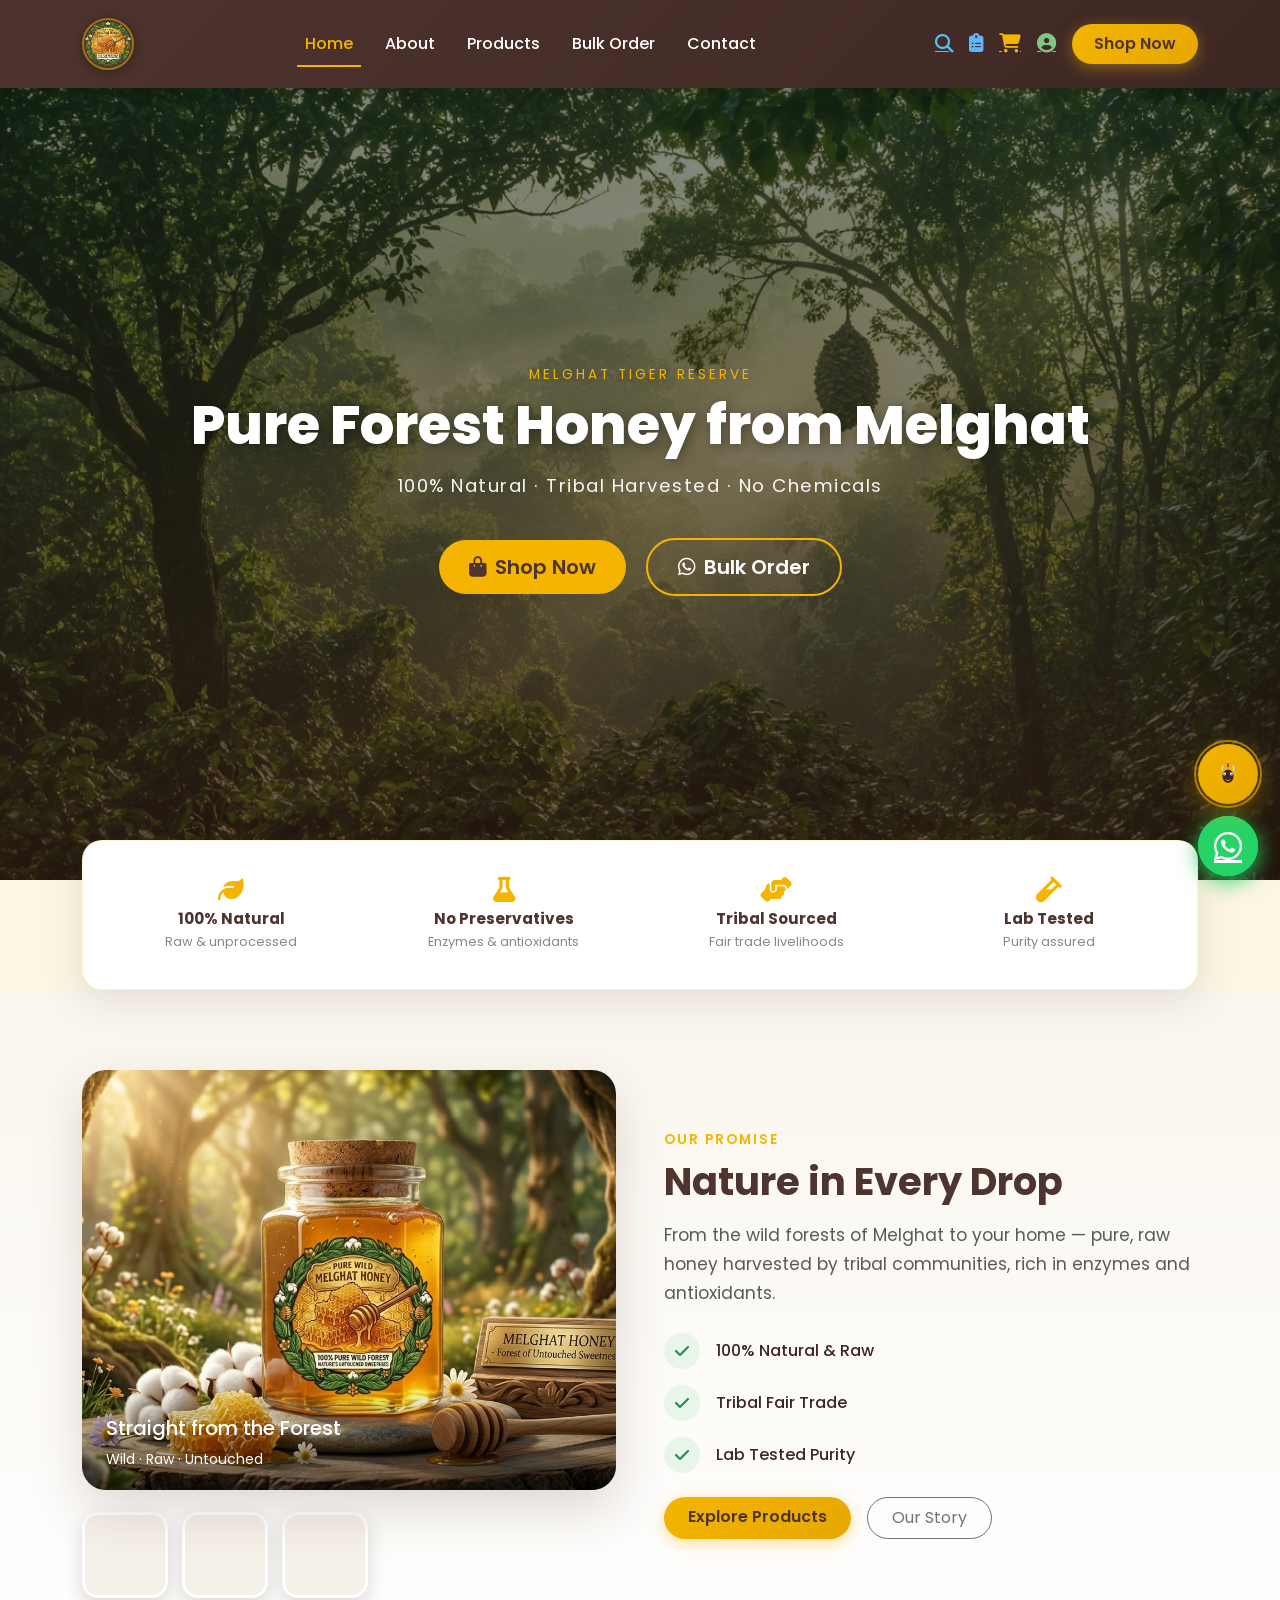
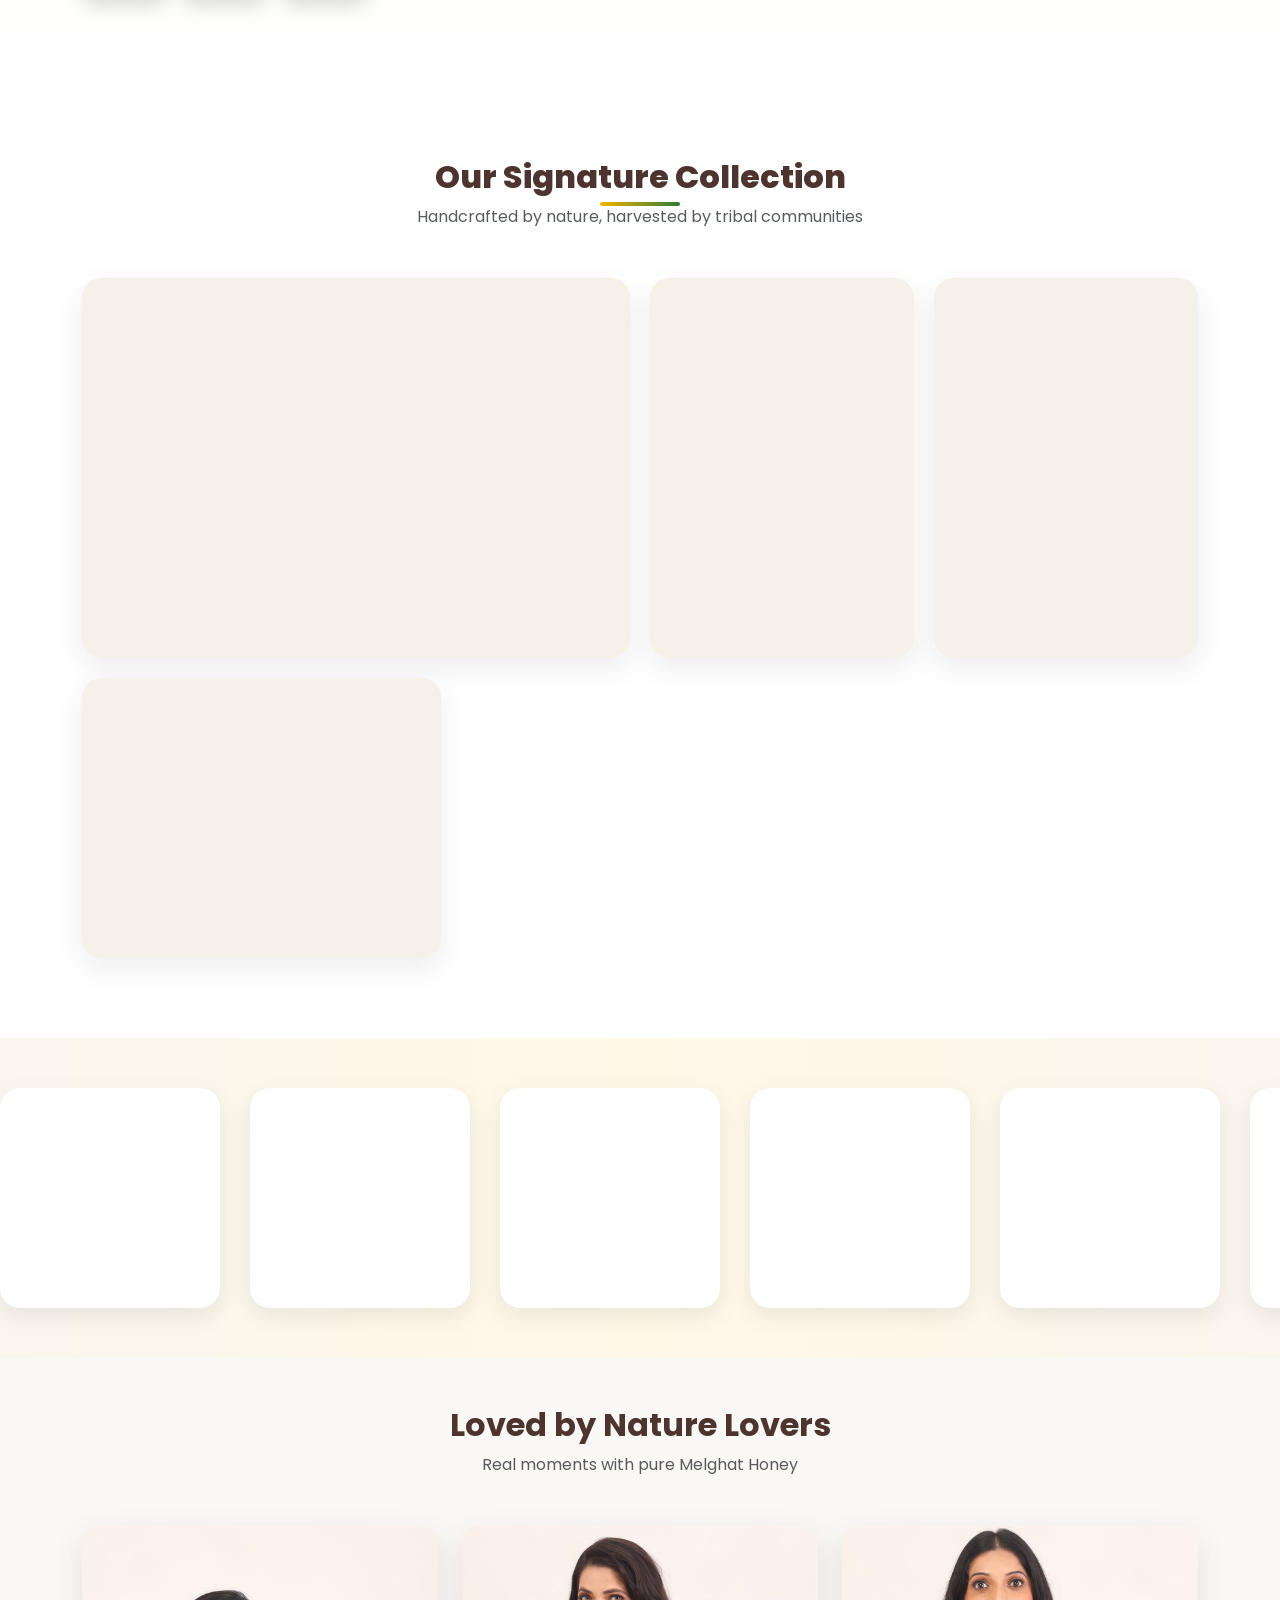
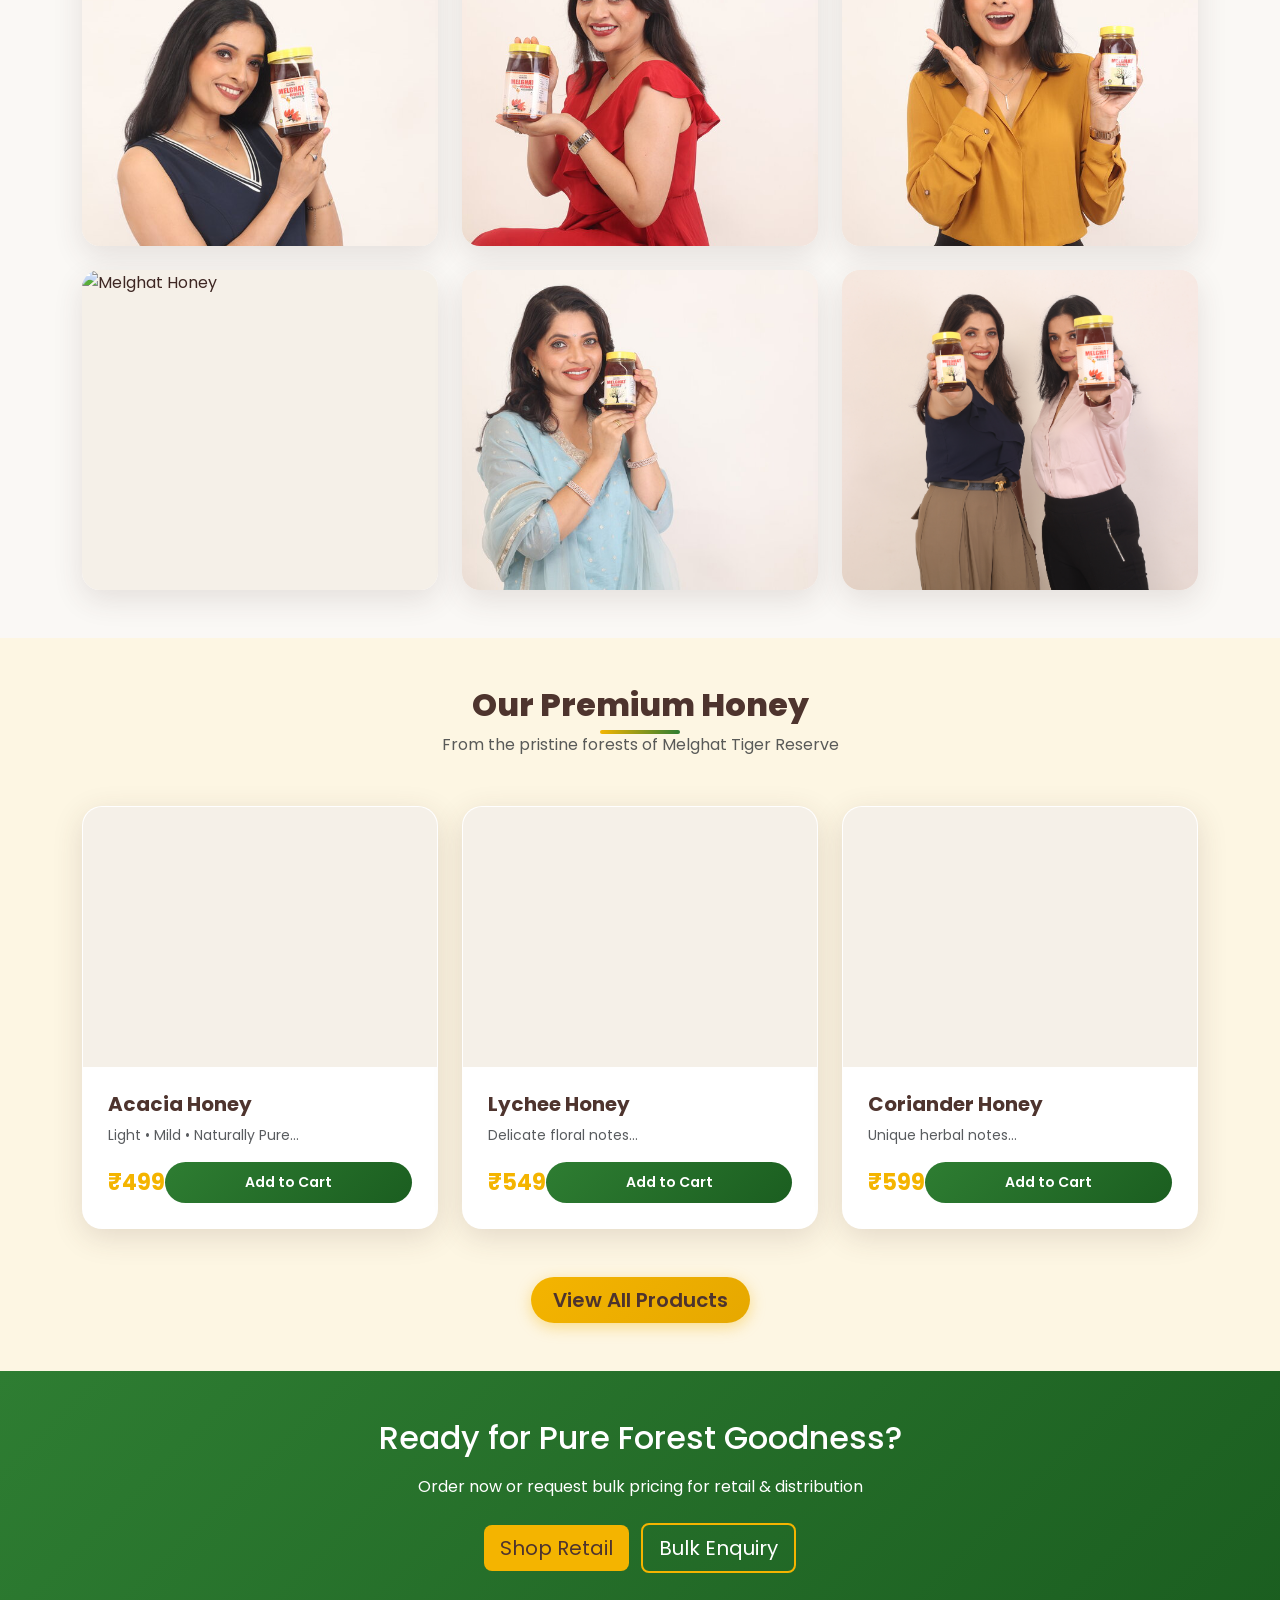
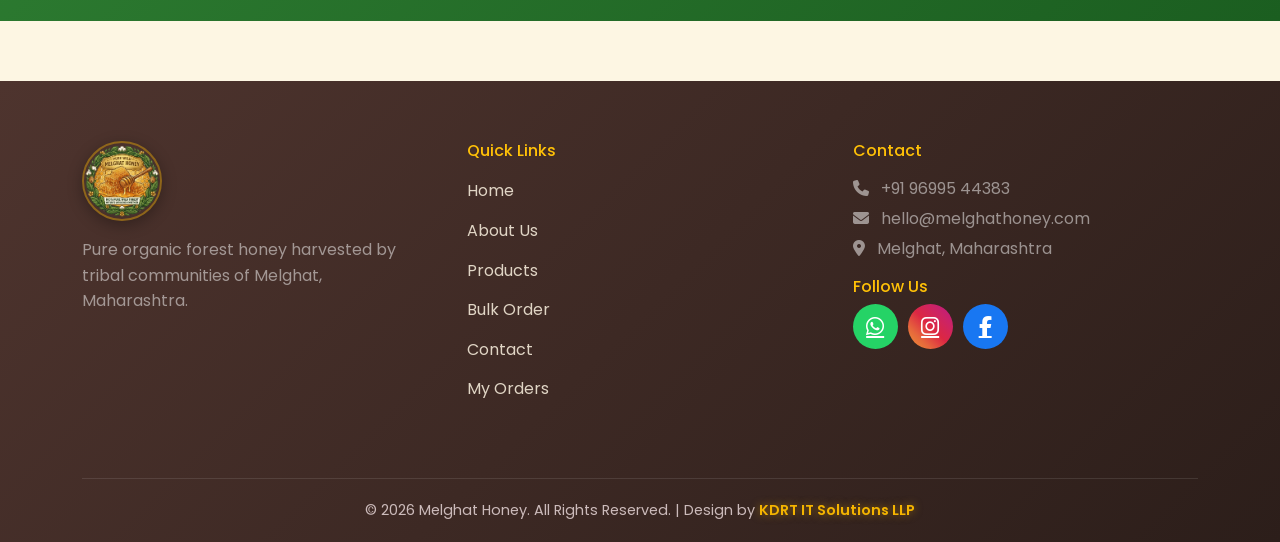
==== index.html @ e28a7192 "Initial commit" ====
<!DOCTYPE html>
<html lang="en">
<head>
  <meta charset="UTF-8">
  <meta name="viewport" content="width=device-width, initial-scale=1.0">
  <title>Melghat Honey | Pure Forest Honey from Tribal Melghat</title>
  <meta name="description" content="100% Natural Organic Forest Honey from Melghat Tiger Reserve. Tribal harvested, raw, no chemicals.">
  <link rel="icon" href="images/favicon.png" type="image/png">
  <link href="https://cdn.jsdelivr.net/npm/bootstrap@5.3.3/dist/css/bootstrap.min.css" rel="stylesheet">
  <link href="https://cdnjs.cloudflare.com/ajax/libs/font-awesome/6.5.1/css/all.min.css" rel="stylesheet">
  <link href="https://fonts.googleapis.com/css2?family=Poppins:wght@400;500;600;700;800&display=swap" rel="stylesheet">
  <link href="css/style.css" rel="stylesheet">
  <style>
    /* ========== HERO ========== */
    .home-hero {
      min-height: 88vh;
      background: linear-gradient(rgba(30,50,30,0.55), rgba(50,30,20,0.72)),
                  url('images/deu0p.jpg') center/cover no-repeat;
      display: flex; align-items: center; position: relative; overflow: hidden;
    }
    .home-hero .hero-content {
      position: relative; z-index: 2; color: #fff; text-align: center;
      animation: fadeInUp 1s ease;
    }
    .home-hero h1 {
      font-size: clamp(2rem, 5vw, 3.4rem); font-weight: 800;
      text-shadow: 2px 2px 12px rgba(0,0,0,0.35); margin-bottom: 0.8rem;
    }
    .home-hero .subtext {
      font-size: 1.15rem; letter-spacing: 1.5px; margin-bottom: 1.8rem; opacity: 0.95;
    }

    /* ========== TRUST BAR ========== */
    .trust-bar {
      background: #fff;
      margin-top: -40px; position: relative; z-index: 3;
      border-radius: 20px; box-shadow: 0 12px 40px rgba(78,52,46,0.12);
      padding: 28px 16px; border: 1px solid rgba(244,180,0,0.15);
    }
    .trust-item { text-align: center; padding: 8px; }
    .trust-item i { font-size: 1.6rem; color: var(--honey-gold); margin-bottom: 8px; display: block; }
    .trust-item h6 { font-weight: 700; color: var(--dark-brown); margin-bottom: 4px; font-size: 0.95rem; }
    .trust-item p { font-size: 0.8rem; color: #888; margin: 0; }

    /* ========== STORY SECTION ========== */
    .story-section {
      padding: 80px 0;
      background: linear-gradient(180deg, #faf6ee 0%, #fff 100%);
    }
    .story-card {
      position: relative;
      border-radius: 24px;
      overflow: hidden;
      box-shadow: 0 20px 50px rgba(78,52,46,0.18);
      background: #fff;
      transition: transform 0.5s cubic-bezier(0.22, 1, 0.36, 1);
    }
    .story-card:hover { transform: translateY(-8px); }
    .story-main-img {
      width: 100%;
      height: 420px;
      object-fit: cover;
      display: block;
      transition: transform 0.8s cubic-bezier(0.22, 1, 0.36, 1);
    }
    .story-card:hover .story-main-img { transform: scale(1.06); }
    .story-overlay {
      position: absolute;
      bottom: 0; left: 0; right: 0;
      background: linear-gradient(transparent, rgba(0,0,0,0.55));
      padding: 30px 24px 20px;
      color: #fff;
    }
    .mini-product-row {
      display: flex;
      gap: 14px;
      margin-top: 22px;
      flex-wrap: wrap;
    }
    .mini-product-row img {
      width: 86px;
      height: 86px;
      object-fit: cover;
      border-radius: 16px;
      border: 3px solid #fff;
      box-shadow: 0 8px 20px rgba(0,0,0,0.15);
      transition: all 0.35s ease;
      cursor: pointer;
    }
    .mini-product-row img:hover {
      transform: translateY(-6px) scale(1.08);
      box-shadow: 0 12px 28px rgba(0,0,0,0.22);
    }

    /* ========== FEATURED COLLECTION (Replaces Carousel) ========== */
    .featured-collection {
      padding: 80px 0;
      background: #fff;
    }
    .featured-grid {
      display: grid;
      grid-template-columns: repeat(12, 1fr);
      gap: 20px;
    }
    .featured-item {
      position: relative;
      border-radius: 20px;
      overflow: hidden;
      background: #faf6ee;
      box-shadow: 0 10px 30px rgba(0,0,0,0.08);
      transition: all 0.4s cubic-bezier(0.22, 1, 0.36, 1);
      cursor: pointer;
    }
    .featured-item:hover {
      transform: translateY(-10px);
      box-shadow: 0 20px 45px rgba(0,0,0,0.15);
    }
    .featured-item img {
      width: 100%;
      height: 100%;
      object-fit: contain;
      padding: 20px;
      transition: transform 0.6s ease;
    }
    .featured-item:hover img {
      transform: scale(1.08);
    }
    .featured-item .overlay {
      position: absolute;
      bottom: 0; left: 0; right: 0;
      background: linear-gradient(transparent, rgba(40,25,15,0.85));
      color: #fff;
      padding: 30px 20px 18px;
      opacity: 0;
      transform: translateY(20px);
      transition: all 0.4s ease;
    }
    .featured-item:hover .overlay {
      opacity: 1;
      transform: translateY(0);
    }
    .featured-item .overlay h5 {
      font-size: 1.15rem;
      font-weight: 700;
      margin-bottom: 4px;
    }
    .featured-item .overlay p {
      font-size: 0.9rem;
      opacity: 0.9;
      margin: 0;
    }

    /* Grid sizes */
    .featured-item.large { grid-column: span 6; height: 380px; }
    .featured-item.medium { grid-column: span 3; height: 380px; }
    .featured-item.wide { grid-column: span 4; height: 280px; }
    .featured-item.small { grid-column: span 4; height: 280px; }

    /* ========== AUTO SCROLLING MARQUEE ========== */
    .marquee-section {
      padding: 50px 0;
      background: linear-gradient(90deg, #faf6ee, #fff8e7, #faf6ee);
      overflow: hidden;
    }
    .marquee-track {
      display: flex;
      gap: 30px;
      animation: marquee 40s linear infinite;
      width: max-content;
    }
    .marquee-track:hover {
      animation-play-state: paused;
    }
    .marquee-item {
      width: 220px;
      height: 220px;
      background: #fff;
      border-radius: 20px;
      box-shadow: 0 8px 25px rgba(0,0,0,0.08);
      display: flex;
      align-items: center;
      justify-content: center;
      padding: 15px;
      flex-shrink: 0;
      transition: transform 0.3s ease;
    }
    .marquee-item:hover {
      transform: scale(1.05);
    }
    .marquee-item img {
      max-width: 100%;
      max-height: 100%;
      object-fit: contain;
    }

    @keyframes marquee {
      0% { transform: translateX(0); }
      100% { transform: translateX(-50%); }
    }

    /* ========== PRODUCT CARDS ========== */
    .product-card .product-img-wrap {
      height: 260px; overflow: hidden; background: #faf6ee;
      display: flex; align-items: center; justify-content: center;
    }
    .product-card .product-img-wrap img {
      width: 100%; height: 100%; object-fit: contain; padding: 12px;
    }

    /* Animations */
    @keyframes fadeInUp {
      from { opacity: 0; transform: translateY(25px); }
      to   { opacity: 1; transform: translateY(0); }
    }

    /* Responsive */
    @media (max-width: 991px) {
      .featured-item.large,
      .featured-item.medium { grid-column: span 6; height: 320px; }
      .featured-item.wide,
      .featured-item.small { grid-column: span 6; height: 260px; }
      .story-main-img { height: 340px; }
    }
    @media (max-width: 768px) {
      .home-hero { min-height: 72vh; }
      .trust-bar { margin-top: -28px; padding: 18px 10px; }
      .story-main-img { height: 280px; }
      .featured-item.large,
      .featured-item.medium,
      .featured-item.wide,
      .featured-item.small {
        grid-column: span 12;
        height: 280px;
      }
      .marquee-item { width: 160px; height: 160px; }
    }
    /* ========== LIFESTYLE GALLERY (Loved by Nature Lovers) ========== */
.lifestyle-section {
  background: #faf8f5;
}

.lifestyle-card {
  position: relative;
  border-radius: 18px;
  overflow: hidden;
  height: 320px;
  box-shadow: 0 10px 30px rgba(78, 52, 46, 0.12);
  transition: all 0.4s cubic-bezier(0.22, 1, 0.36, 1);
  cursor: pointer;
}

.lifestyle-card:hover {
  transform: translateY(-10px);
  box-shadow: 0 20px 45px rgba(78, 52, 46, 0.2);
}

.lifestyle-card img {
  width: 100%;
  height: 100%;
  object-fit: cover;
  object-position: center top;
  transition: transform 0.6s ease;
  display: block;
}

.lifestyle-card:hover img {
  transform: scale(1.1);
}

.lifestyle-overlay {
  position: absolute;
  bottom: 0;
  left: 0;
  right: 0;
  background: linear-gradient(transparent, rgba(40, 25, 15, 0.75));
  color: #fff;
  padding: 25px 18px 18px;
  opacity: 0;
  transform: translateY(15px);
  transition: all 0.4s ease;
}

.lifestyle-card:hover .lifestyle-overlay {
  opacity: 1;
  transform: translateY(0);
}

.lifestyle-overlay span {
  font-weight: 600;
  font-size: 1.05rem;
  letter-spacing: 0.3px;
}

/* Responsive */
@media (max-width: 768px) {
  .lifestyle-card {
    height: 240px;
  }
  .lifestyle-overlay span {
    font-size: 0.95rem;
  }
}

@media (max-width: 576px) {
  .lifestyle-card {
    height: 200px;
  }
}
  </style>
</head>
<body>

  <!-- NAVBAR -->
<!-- NAVBAR (consistent with all other pages) -->
<nav class="navbar navbar-expand-lg sticky-top">
  <div class="container">
    <a class="navbar-brand" href="index.html" title="Melghat Honey">
      <img src="images/logo.png" alt="Melghat Honey" class="brand-logo" onerror="this.style.display='none'">
    </a>

    <button class="navbar-toggler" type="button" data-bs-toggle="collapse" data-bs-target="#navMenu">
      <span class="navbar-toggler-icon" style="filter:invert(1)"></span>
    </button>

    <div class="collapse navbar-collapse" id="navMenu">
      <ul class="navbar-nav mx-auto">
        <li class="nav-item">
          <a class="nav-link active" href="index.html">Home</a>
        </li>
        <li class="nav-item">
          <a class="nav-link" href="about.html">About</a>
        </li>
        <li class="nav-item">
          <a class="nav-link" href="products.html">Products</a>
        </li>
        <li class="nav-item">
          <a class="nav-link" href="bulk-order.html">Bulk Order</a>
        </li>
        <li class="nav-item">
          <a class="nav-link" href="contact.html">Contact</a>
        </li>
      </ul>

      <div class="d-flex align-items-center gap-3">
        <!-- Search -->
        <div class="header-search" id="headerSearch">
          <input type="search" id="globalSearchInput" placeholder="Search honey..." 
                 onkeydown="if(event.key==='Enter'){goSearch();}">
          <a href="#" class="search-toggle nav-icon-btn" onclick="toggleHeaderSearch(event)" title="Search">
            <i class="fas fa-search"></i>
          </a>
        </div>

        <!-- My Orders -->
        <a href="my-orders.html" class="nav-icon-btn nav-icon-orders" title="My Orders">
          <i class="fas fa-clipboard-list"></i>
        </a>

        <!-- Cart -->
        <a href="#" class="nav-icon-btn nav-icon-cart position-relative" 
           onclick="openCartModal(); return false;" title="Cart">
          <i class="fas fa-shopping-cart"></i>
          <span id="cartBadge" class="cart-badge" style="display:none">0</span>
        </a>

        <!-- Login / Account -->
        <a href="login.html" class="nav-icon-btn nav-icon-login" title="Login / Account">
          <i class="fas fa-user-circle"></i>
        </a>

        <!-- Shop Now Button -->
        <a href="products.html" class="btn btn-order">Shop Now</a>
      </div>
    </div>
  </div>
</nav>

  <!-- HERO -->
  <section class="home-hero">
    <div class="container hero-content">
      <p class="text-uppercase mb-2" style="letter-spacing:3px;font-size:0.85rem;color:#f4b400">Melghat Tiger Reserve</p>
      <h1>Pure Forest Honey from Melghat</h1>
      <p class="subtext">100% Natural · Tribal Harvested · No Chemicals</p>
      <div class="hero-btns">
        <a href="products.html" class="btn btn-shop btn-lg"><i class="fas fa-shopping-bag me-2"></i>Shop Now</a>
        <a href="bulk-order.html" class="btn btn-bulk btn-lg"><i class="fab fa-whatsapp me-2"></i>Bulk Order</a>
      </div>
    </div>
  </section>

  <!-- TRUST BAR -->
  <div class="container">
    <div class="trust-bar fade-in">
      <div class="row g-2">
        <div class="col-6 col-md-3"><div class="trust-item"><i class="fas fa-leaf"></i><h6>100% Natural</h6><p>Raw & unprocessed</p></div></div>
        <div class="col-6 col-md-3"><div class="trust-item"><i class="fas fa-flask"></i><h6>No Preservatives</h6><p>Enzymes & antioxidants</p></div></div>
        <div class="col-6 col-md-3"><div class="trust-item"><i class="fas fa-hands-helping"></i><h6>Tribal Sourced</h6><p>Fair trade livelihoods</p></div></div>
        <div class="col-6 col-md-3"><div class="trust-item"><i class="fas fa-vial"></i><h6>Lab Tested</h6><p>Purity assured</p></div></div>
      </div>
    </div>
  </div>

  <!-- STORY SECTION -->
  <section class="story-section">
    <div class="container">
      <div class="row align-items-center g-5">
        <div class="col-lg-6">
          <div class="story-card">
            <img src="images/Gemini_Generated_Image_gm9mxigm9mxigm9m.png" alt="Melghat Honey" class="story-main-img" id="storyMainImg">
            <div class="story-overlay">
              <h5>Straight from the Forest</h5>
              <p class="mb-0 small opacity-90">Wild · Raw · Untouched</p>
            </div>
          </div>
          <div class="mini-product-row" id="miniProductRow"></div>
        </div>
        <div class="col-lg-6">
          <p class="text-uppercase fw-semibold mb-2" style="color:var(--honey-gold);letter-spacing:2px;font-size:0.85rem">Our Promise</p>
          <h2 class="fw-bold mb-3" style="color:var(--dark-brown);font-size:2.4rem;">Nature in Every Drop</h2>
          <p class="text-muted mb-4" style="font-size:1.08rem;line-height:1.7">
            From the wild forests of Melghat to your home — pure, raw honey harvested by tribal communities, rich in enzymes and antioxidants.
          </p>
          <ul class="list-unstyled mb-4">
            <li class="mb-3 d-flex align-items-center">
              <span class="me-3 d-inline-flex align-items-center justify-content-center rounded-circle" style="width:36px;height:36px;background:#e8f5e9">
                <i class="fas fa-check text-success"></i>
              </span>
              <span class="fw-medium">100% Natural & Raw</span>
            </li>
            <li class="mb-3 d-flex align-items-center">
              <span class="me-3 d-inline-flex align-items-center justify-content-center rounded-circle" style="width:36px;height:36px;background:#e8f5e9">
                <i class="fas fa-check text-success"></i>
              </span>
              <span class="fw-medium">Tribal Fair Trade</span>
            </li>
            <li class="mb-3 d-flex align-items-center">
              <span class="me-3 d-inline-flex align-items-center justify-content-center rounded-circle" style="width:36px;height:36px;background:#e8f5e9">
                <i class="fas fa-check text-success"></i>
              </span>
              <span class="fw-medium">Lab Tested Purity</span>
            </li>
          </ul>
          <div class="d-flex flex-wrap gap-3">
            <a href="products.html" class="btn btn-order px-4 py-2">Explore Products</a>
            <a href="about.html" class="btn btn-outline-secondary px-4 py-2" style="border-radius:50px">Our Story</a>
          </div>
        </div>
      </div>
    </div>
  </section>

  <!-- ========== FEATURED COLLECTION (Replaces Carousel) ========== -->
  <section class="featured-collection">
    <div class="container">
      <div class="section-title text-center mb-5">
        <h2>Our Signature Collection</h2>
        <p class="text-muted">Handcrafted by nature, harvested by tribal communities</p>
      </div>

      <div class="featured-grid" id="featuredGrid">
        <!-- Filled by JavaScript from database / fallbacks -->
      </div>
    </div>
  </section>

  <!-- ========== AUTO SCROLLING MARQUEE ========== -->
  <section class="marquee-section">
    <div class="marquee-track" id="marqueeTrack">
      <!-- Duplicated for seamless loop -->
    </div>
  </section>

  <!-- ========== LOVED BY NATURE LOVERS (Fixed & Attractive) ========== -->
<section class="lifestyle-section py-5" style="background: #faf8f5;">
  <div class="container">
    <div class="text-center mb-5">
      <h2 class="fw-bold" style="color: var(--dark-brown);">Loved by Nature Lovers</h2>
      <p class="text-muted mt-2">Real moments with pure Melghat Honey</p>
    </div>

    <div class="row g-4" id="lifestyleGrid">
      <!-- Card 1 -->
      <div class="col-6 col-md-4">
        <div class="lifestyle-card">
          <img src="images/0K9A1610.jpg" alt="Melghat Honey" loading="lazy">
          <div class="lifestyle-overlay">
            <span>Pure Melghat Honey</span>
          </div>
        </div>
      </div>

      <!-- Card 2 -->
      <div class="col-6 col-md-4">
        <div class="lifestyle-card">
          <img src="images/0K9A1894.jpg" alt="Melghat Honey" loading="lazy">
          <div class="lifestyle-overlay">
            <span>Natural Goodness</span>
          </div>
        </div>
      </div>

      <!-- Card 3 -->
      <div class="col-6 col-md-4">
        <div class="lifestyle-card">
          <img src="images/0K9A2066.jpg" alt="Melghat Honey" loading="lazy">
          <div class="lifestyle-overlay">
            <span>Everyday Wellness</span>
          </div>
        </div>
      </div>

      <!-- Card 4 -->
      <div class="col-6 col-md-4">
        <div class="lifestyle-card">
          <img src="images/0K9A2107.jpg" alt="Melghat Honey" loading="lazy">
          <div class="lifestyle-overlay">
            <span>Healthy Lifestyle</span>
          </div>
        </div>
      </div>

      <!-- Card 5 -->
      <div class="col-6 col-md-4">
        <div class="lifestyle-card">
          <img src="images/0K9A2518.jpg" alt="Melghat Honey" loading="lazy">
          <div class="lifestyle-overlay">
            <span>Traditional Touch</span>
          </div>
        </div>
      </div>

      <!-- Card 6 -->
      <div class="col-6 col-md-4">
        <div class="lifestyle-card">
          <img src="images/0K9A2139.JPG" alt="Melghat Honey" loading="lazy">
          <div class="lifestyle-overlay">
            <span>Joy of Nature</span>
          </div>
        </div>
      </div>
    </div>
  </div>
</section>

  <!-- PRODUCTS PREVIEW -->
  <section class="products-section py-5">
    <div class="container">
      <div class="section-title text-center mb-5">
        <h2>Our Premium Honey</h2>
        <p class="text-muted">From the pristine forests of Melghat Tiger Reserve</p>
      </div>
      <div class="row g-4" id="previewProducts"></div>
      <div class="text-center mt-5">
        <a href="products.html" class="btn btn-order btn-lg">View All Products</a>
      </div>
    </div>
  </section>

  <!-- CTA -->
  <section class="py-5" style="background:linear-gradient(135deg,#2e7d32,#1b5e20);color:#fff">
    <div class="container text-center">
      <h2 class="mb-3">Ready for Pure Forest Goodness?</h2>
      <p class="mb-4 opacity-90">Order now or request bulk pricing for retail & distribution</p>
      <a href="products.html" class="btn btn-shop btn-lg me-2">Shop Retail</a>
      <a href="bulk-order.html" class="btn btn-bulk btn-lg">Bulk Enquiry</a>
    </div>
  </section>

  <!-- FOOTER -->
 
  <footer>
    <div class="container">
      <div class="row g-4">
        <div class="col-md-4">
          <div class="mb-3"><img src="images/logo.png" alt="Melghat Honey" class="footer-logo-img"></div>
          <p class="text-white-50">Pure organic forest honey harvested by tribal communities of Melghat, Maharashtra.</p>
        </div>
        <div class="col-md-4">
          <h6 class="text-warning mb-3">Quick Links</h6>
          <div class="footer-links">
            <a href="index.html">Home</a>
            <a href="about.html">About Us</a>
            <a href="products.html">Products</a>
            <a href="bulk-order.html">Bulk Order</a>
            <a href="contact.html">Contact</a>
            <a href="my-orders.html">My Orders</a>
          </div>
        </div>
        <div class="col-md-4">
          <h6 class="text-warning mb-3">Contact</h6>
          <p class="text-white-50 mb-1"><i class="fas fa-phone me-2"></i> +91 96995 44383</p>
          <p class="text-white-50 mb-1"><i class="fas fa-envelope me-2"></i> hello@melghathoney.com</p>
          <p class="text-white-50 mb-3"><i class="fas fa-map-marker-alt me-2"></i> Melghat, Maharashtra</p>
          <h6 class="text-warning mb-2">Follow Us</h6>
          <div class="social-icons social-row">
            <a href="https://wa.me/919699544383" target="_blank" class="wa"><i class="fab fa-whatsapp"></i></a>
            <a href="https://instagram.com" target="_blank" class="ig"><i class="fab fa-instagram"></i></a>
            <a href="https://facebook.com" target="_blank" class="fb"><i class="fab fa-facebook-f"></i></a>
          </div>
        </div>
      </div>
      <div class="footer-bottom">
        &copy; 2026 Melghat Honey. All Rights Reserved. | Design by <span class="designer">KDRT IT Solutions LLP</span>
      </div>
    </div>
  </footer>

  <a href="https://wa.me/919699544383?text=Hello%20Melghat%20Honey!" class="whatsapp-float" target="_blank"><i class="fab fa-whatsapp"></i></a>
  <div class="modal fade" id="cartModal" tabindex="-1">
    <div class="modal-dialog modal-lg modal-dialog-centered">
      <div class="modal-content">
        <div class="modal-header">
          <h5 class="modal-title"><i class="fas fa-shopping-cart me-2"></i>Your Cart</h5>
          <button type="button" class="btn-close" data-bs-dismiss="modal"></button>
        </div>
        <div class="modal-body" id="cartModalBody"></div>
      </div>
    </div>
  </div>

  <a href="https://wa.me/919699544383" class="whatsapp-float" target="_blank"><i class="fab fa-whatsapp"></i></a>

  <!-- Modals (Cart + Add to Cart) -->
  <div class="modal fade" id="cartModal" tabindex="-1">
    <div class="modal-dialog modal-lg modal-dialog-centered">
      <div class="modal-content">
        <div class="modal-header">
          <h5 class="modal-title"><i class="fas fa-shopping-cart me-2"></i>Your Cart</h5>
          <button type="button" class="btn-close" data-bs-dismiss="modal"></button>
        </div>
        <div class="modal-body" id="cartModalBody"></div>
      </div>
    </div>
  </div>

  <div class="modal fade" id="addToCartModal" tabindex="-1">
    <div class="modal-dialog modal-dialog-centered">
      <div class="modal-content">
        <div class="modal-header">
          <h5 class="modal-title">Add to Cart</h5>
          <button type="button" class="btn-close" data-bs-dismiss="modal"></button>
        </div>
        <div class="modal-body text-center">
          <img id="modalProductImg" src="" class="rounded mb-3" style="width:120px;height:120px;object-fit:contain;background:#faf6ee">
          <h5 id="modalProductName"></h5>
          <select id="modalSizeSelect" class="form-select my-3" onchange="changeModalSize()"></select>
          <div class="d-flex justify-content-center align-items-center gap-3 my-3">
            <button class="qty-btn" onclick="changeQty(-1)">−</button>
            <span id="modalQty" class="fs-4 fw-bold">1</span>
            <button class="qty-btn" onclick="changeQty(1)">+</button>
          </div>
          <h4>Total: <span id="modalTotal" class="text-warning">₹0</span></h4>
        </div>
        <div class="modal-footer justify-content-center">
          <button class="btn btn-add-cart" onclick="confirmAddToCart()"><i class="fas fa-cart-plus me-2"></i>Confirm Add</button>
        </div>
      </div>
    </div>
  </div>

  <script src="https://cdn.jsdelivr.net/npm/bootstrap@5.3.3/dist/js/bootstrap.bundle.min.js"></script>
  <script src="js/supabase-config.js"></script>
  <script src="js/products.js"></script>
  <script src="js/cart.js"></script>
  <script src="js/chatbot.js"></script>
  <script src="js/auth-ui.js"></script>
  <script src="js/main.js"></script>

  <script>
    // High quality AI product images (fallback)
    const AI_IMAGES = [
      { name: "Acacia Honey", image: "images/raw7-acacia.png", desc: "Light • Mild • Naturally Pure" },
      { name: "Lychee Honey", image: "images/raw7-lychee.png", desc: "Delicate floral notes" },
      { name: "Coriander Honey", image: "images/raw7-coriander.png", desc: "Unique herbal notes" },
      { name: "Multifloral Honey", image: "images/kshetra-multifloral.png", desc: "Rich aromatic blend" },
      { name: "Wild Melghat Honey", image: "images/melghat-pure-wild.png", desc: "Forest of Untouched Sweetness" },
      { name: "Neem Honey", image: "images/kshetra-neem.png", desc: "Kshetra Nature's Best" },
      { name: "Longan Honey", image: "images/melgaht-longan-forest.png", desc: "Pure & Natural" },
      { name: "Wildflower Honey", image: "images/melgaht-wildflower.png", desc: "Classic pure sweetness" }
    ];

    function pickProductImage(p) {
      if (p.image && p.image.trim()) return p.image;
      if (p.image_url && p.image_url.trim()) return p.image_url;
      return "images/melghat-pure-wild.png";
    }

    document.addEventListener("DOMContentLoaded", async () => {
      // Load from database
      if (typeof loadStoreProducts === "function") {
        await loadStoreProducts();
      }

      let productList = [];

      // Prefer real DB products
      if (typeof products !== "undefined" && products && products.length) {
        productList = products.map(p => ({
          id: p.id,
          name: p.name,
          short_desc: p.short_desc || p.description || "",
          image: pickProductImage(p),
          price: p.minPrice || p.price || 499,
          sizes: p.sizes || {},
          is_featured: p.is_featured
        }));
      }

      // Fallback to AI images if DB empty
      if (!productList.length) {
        productList = AI_IMAGES.map((item, i) => ({
          id: "ai" + i,
          name: item.name,
          short_desc: item.desc,
          image: item.image,
          price: 499 + (i * 50),
          is_featured: i < 4
        }));
      }

      // ========== FEATURED GRID ==========
      const grid = document.getElementById("featuredGrid");
      if (grid) {
        const featured = productList.filter(p => p.is_featured).slice(0, 6);
        const items = featured.length >= 4 ? featured : productList.slice(0, 6);

        const sizes = ["large", "medium", "medium", "wide", "small", "small"];

        grid.innerHTML = items.map((p, i) => `
          <div class="featured-item ${sizes[i] || 'small'}" onclick="location.href='products.html'">
            <img src="${p.image}" alt="${p.name}" loading="lazy"
                 onerror="this.src='images/melghat-pure-wild.png'">
            <div class="overlay">
              <h5>${p.name}</h5>
              <p>${p.short_desc || "Pure Forest Honey"}</p>
            </div>
          </div>
        `).join("");
      }

      // ========== MARQUEE ==========
      const track = document.getElementById("marqueeTrack");
      if (track) {
        const marqueeItems = [...productList, ...productList]; // duplicate for seamless loop
        track.innerHTML = marqueeItems.map(p => `
          <div class="marquee-item">
            <img src="${p.image}" alt="${p.name}" loading="lazy"
                 onerror="this.src='images/melghat-pure-wild.png'">
          </div>
        `).join("");
      }

      // ========== MINI PRODUCTS under story ==========
      const miniRow = document.getElementById("miniProductRow");
      if (miniRow) {
        miniRow.innerHTML = productList.slice(0, 3).map(p => `
          <img src="${p.image}" alt="${p.name}" loading="lazy"
               onerror="this.src='images/melghat-pure-wild.png'">
        `).join("");
      }

      // ========== PREVIEW PRODUCTS ==========
      const container = document.getElementById("previewProducts");
      if (container) {
        container.innerHTML = productList.slice(0, 3).map(p => `
          <div class="col-md-4">
            <div class="product-card">
              <div class="product-img-wrap">
                <img src="${p.image}" alt="${p.name}" loading="lazy"
                     onerror="this.src='images/melghat-pure-wild.png'">
              </div>
              <div class="product-body">
                <h5>${p.name}</h5>
                <p class="text-muted small">${(p.short_desc || "").substring(0, 80)}...</p>
                <div class="d-flex justify-content-between align-items-center">
                  <span class="product-price">₹${p.price}</span>
                  <button class="btn btn-sm btn-add-cart" onclick="openAddModal('${p.id}')">Add to Cart</button>
                </div>
              </div>
            </div>
          </div>
        `).join("");
      }
    });
  </script>
</body>
</html>
---- css/style.css ----
:root {
  --honey-gold: #f4b400;
  --dark-brown: #4e342e;
  --forest-green: #2e7d32;
  --cream: #fdf6e3;
  --light-cream: #fffbf0;
  --text-dark: #3e2723;
  --shadow: 0 8px 30px rgba(78, 52, 46, 0.15);
  --shadow-hover: 0 15px 40px rgba(78, 52, 46, 0.25);
}

* {
  margin: 0;
  padding: 0;
  box-sizing: border-box;
}

body {
  font-family: 'Poppins', 'Segoe UI', sans-serif;
  background-color: var(--cream);
  color: var(--text-dark);
  overflow-x: hidden;
  line-height: 1.6;
}

/* Sticky Header */
.navbar {
  background: linear-gradient(135deg, var(--dark-brown), #3e2723) !important;
  box-shadow: 0 4px 20px rgba(0,0,0,0.2);
  padding: 0.8rem 0;
  transition: all 0.3s ease;
}

.navbar-brand {
  font-weight: 700;
  font-size: 1.5rem;
  color: var(--honey-gold) !important;
  display: flex;
  align-items: center;
  gap: 10px;
}

.navbar-brand .brand-logo {
  height: 52px;
  width: 52px;
  object-fit: cover;
  border-radius: 50%;
  background: transparent;
  padding: 0;
  box-shadow: 0 2px 12px rgba(0,0,0,0.35);
  border: 2px solid rgba(244,180,0,0.5);
}

.navbar-brand img {
  height: 48px;
  width: auto;
  object-fit: contain;
}

.footer-logo-img {
  height: 80px;
  width: 80px;
  object-fit: cover;
  border-radius: 50%;
  background: transparent;
  padding: 0;
  border: 2px solid rgba(244,180,0,0.4);
  box-shadow: 0 4px 15px rgba(0,0,0,0.3);
}

.admin-logo {
  height: 64px;
  width: 64px;
  object-fit: cover;
  border-radius: 50%;
  background: transparent;
  padding: 0;
  border: 2px solid rgba(244,180,0,0.4);
}

.nav-icon-btn {
  color: #fff !important;
  font-size: 1.2rem;
  transition: color 0.3s, transform 0.2s;
  display: inline-flex;
  align-items: center;
  justify-content: center;
}

.nav-icon-btn:hover {
  color: var(--honey-gold) !important;
  transform: scale(1.12);
}

.nav-link {
  color: #fff !important;
  font-weight: 500;
  margin: 0 8px;
  position: relative;
  transition: color 0.3s;
}

.nav-link:hover, .nav-link.active {
  color: var(--honey-gold) !important;
}

.nav-link::after {
  content: '';
  position: absolute;
  bottom: -2px;
  left: 0;
  width: 0;
  height: 2px;
  background: var(--honey-gold);
  transition: width 0.3s;
}

.nav-link:hover::after, .nav-link.active::after {
  width: 100%;
}

.btn-order {
  background: linear-gradient(135deg, var(--honey-gold), #e6a800);
  color: var(--dark-brown) !important;
  font-weight: 600;
  border: none;
  border-radius: 50px;
  padding: 8px 22px;
  box-shadow: 0 4px 15px rgba(244, 180, 0, 0.4);
  transition: all 0.3s;
}

.btn-order:hover {
  transform: translateY(-2px);
  box-shadow: 0 6px 20px rgba(244, 180, 0, 0.6);
  color: #000 !important;
}

/* Hero Section */
.hero {
  min-height: 90vh;
  background: linear-gradient(rgba(30, 60, 30, 0.55), rgba(50, 30, 20, 0.7)),
              url('https://images.unsplash.com/photo-1441974231531-c6227db76b6e?w=1800&q=80') center/cover no-repeat;
  display: flex;
  align-items: center;
  position: relative;
  overflow: hidden;
}

.hero::before {
  content: '';
  position: absolute;
  top: 0; left: 0; right: 0; bottom: 0;
  background: radial-gradient(circle at 30% 50%, rgba(244,180,0,0.2), transparent 60%);
}

.hero-content {
  position: relative;
  z-index: 2;
  color: #fff;
  text-align: center;
  animation: fadeInUp 1.2s ease;
}

.hero h1 {
  font-size: 3.2rem;
  font-weight: 800;
  text-shadow: 2px 2px 10px rgba(0,0,0,0.4);
  margin-bottom: 1rem;
}

.hero .subtext {
  font-size: 1.3rem;
  letter-spacing: 2px;
  margin-bottom: 2rem;
  opacity: 0.95;
}

.hero-btns .btn {
  margin: 8px;
  padding: 12px 30px;
  border-radius: 50px;
  font-weight: 600;
  transition: all 0.3s;
}

.btn-shop {
  background: var(--honey-gold);
  color: var(--dark-brown);
  border: none;
}

.btn-shop:hover {
  background: #e6a800;
  transform: scale(1.05);
}

.btn-bulk {
  background: transparent;
  border: 2px solid var(--honey-gold);
  color: #fff;
}

.btn-bulk:hover {
  background: var(--honey-gold);
  color: var(--dark-brown);
}

/* Features */
.features {
  padding: 80px 0;
  background: var(--light-cream);
}

.feature-card {
  background: #fff;
  border-radius: 20px;
  padding: 35px 25px;
  text-align: center;
  box-shadow: var(--shadow);
  transition: all 0.4s ease;
  height: 100%;
  border: 1px solid rgba(244,180,0,0.2);
}

.feature-card:hover {
  transform: translateY(-12px) scale(1.03);
  box-shadow: var(--shadow-hover);
  border-color: var(--honey-gold);
}

.feature-icon {
  width: 80px;
  height: 80px;
  margin: 0 auto 20px;
  display: flex;
  align-items: center;
  justify-content: center;
  border-radius: 50%;
  background: linear-gradient(135deg, rgba(244,180,0,0.15), rgba(46,125,50,0.12));
  color: var(--forest-green);
  font-size: 2rem;
  animation: float 3s ease-in-out infinite;
  box-shadow: 0 4px 15px rgba(46,125,50,0.15);
}

.feature-icon.gold {
  color: var(--honey-gold);
  background: linear-gradient(135deg, rgba(244,180,0,0.25), rgba(230,168,0,0.1));
}

.feature-icon.brown {
  color: var(--dark-brown);
  background: linear-gradient(135deg, rgba(78,52,46,0.12), rgba(78,52,46,0.05));
}

.feature-card h4 {
  color: var(--dark-brown);
  font-weight: 700;
  margin-bottom: 10px;
}

/* Products Preview & Page */
.products-section {
  padding: 80px 0;
}

.section-title {
  text-align: center;
  margin-bottom: 50px;
}

.section-title h2 {
  font-weight: 800;
  color: var(--dark-brown);
  position: relative;
  display: inline-block;
}

.section-title h2::after {
  content: '';
  position: absolute;
  bottom: -10px;
  left: 50%;
  transform: translateX(-50%);
  width: 80px;
  height: 4px;
  background: linear-gradient(90deg, var(--honey-gold), var(--forest-green));
  border-radius: 2px;
}

.product-card {
  background: #fff;
  border-radius: 20px;
  overflow: hidden;
  box-shadow: var(--shadow);
  transition: all 0.4s ease;
  height: 100%;
  border: 1px solid transparent;
}

.product-card:hover {
  transform: translateY(-10px) scale(1.02);
  box-shadow: var(--shadow-hover);
  border-color: var(--honey-gold);
}

.product-img-wrap {
  height: 240px;
  overflow: hidden;
  position: relative;
}

.product-img-wrap img {
  width: 100%;
  height: 100%;
  object-fit: cover;
  transition: transform 0.5s;
}

.product-card:hover .product-img-wrap img {
  transform: scale(1.1);
}

.product-badge {
  position: absolute;
  top: 15px;
  left: 15px;
  background: var(--forest-green);
  color: #fff;
  padding: 5px 12px;
  border-radius: 20px;
  font-size: 0.8rem;
  font-weight: 600;
}

.product-body {
  padding: 25px;
}

.product-body h5 {
  font-weight: 700;
  color: var(--dark-brown);
}

.product-price {
  font-size: 1.4rem;
  font-weight: 700;
  color: var(--honey-gold);
}

.size-select {
  border: 2px solid #e0d5c5;
  border-radius: 10px;
  padding: 8px 12px;
  width: 100%;
  margin: 10px 0;
  transition: border-color 0.3s;
}

.size-select:focus {
  border-color: var(--honey-gold);
  outline: none;
}

.btn-add-cart {
  background: linear-gradient(135deg, var(--forest-green), #1b5e20);
  color: #fff;
  border: none;
  border-radius: 50px;
  padding: 10px 20px;
  font-weight: 600;
  width: 100%;
  transition: all 0.3s;
}

.btn-add-cart:hover {
  background: linear-gradient(135deg, #1b5e20, var(--forest-green));
  transform: scale(1.03);
  color: #fff;
}

/* Modal */
.modal-content {
  border-radius: 20px;
  border: none;
  overflow: hidden;
}

.modal-header {
  background: linear-gradient(135deg, var(--dark-brown), #3e2723);
  color: #fff;
  border: none;
}

.modal-header .btn-close {
  filter: invert(1);
}

.qty-btn {
  width: 40px;
  height: 40px;
  border-radius: 50%;
  border: 2px solid var(--honey-gold);
  background: #fff;
  font-weight: 700;
  font-size: 1.2rem;
  color: var(--dark-brown);
  transition: all 0.2s;
}

.qty-btn:hover {
  background: var(--honey-gold);
}

/* Floating WhatsApp */
.whatsapp-float {
  position: fixed;
  bottom: 30px;
  right: 30px;
  width: 60px;
  height: 60px;
  background: #25d366;
  color: #fff;
  border-radius: 50%;
  display: flex;
  align-items: center;
  justify-content: center;
  font-size: 2rem;
  box-shadow: 0 6px 20px rgba(37, 211, 102, 0.5);
  z-index: 999;
  transition: all 0.3s;
  animation: pulse 2s infinite;
}

.whatsapp-float:hover {
  transform: scale(1.15);
  color: #fff;
}

/* Chatbot */
.chatbot-toggle {
  position: fixed;
  bottom: 100px;
  right: 30px;
  width: 60px;
  height: 60px;
  background: linear-gradient(135deg, var(--honey-gold), #e6a800);
  color: var(--dark-brown);
  border-radius: 50%;
  display: flex;
  align-items: center;
  justify-content: center;
  font-size: 1.8rem;
  box-shadow: 0 6px 20px rgba(244,180,0,0.5);
  z-index: 998;
  cursor: pointer;
  transition: all 0.3s;
}

.chatbot-toggle:hover {
  transform: scale(1.1);
}

.chatbot-window {
  position: fixed;
  bottom: 170px;
  right: 30px;
  width: 360px;
  max-width: 95vw;
  height: 480px;
  background: #fff;
  border-radius: 20px;
  box-shadow: 0 15px 50px rgba(0,0,0,0.25);
  z-index: 997;
  display: none;
  flex-direction: column;
  overflow: hidden;
  border: 2px solid var(--honey-gold);
}

.chatbot-window.open {
  display: flex;
  animation: scaleIn 0.3s ease;
}

.chatbot-header {
  background: linear-gradient(135deg, var(--dark-brown), #3e2723);
  color: #fff;
  padding: 15px 20px;
  display: flex;
  justify-content: space-between;
  align-items: center;
}

.chatbot-messages {
  flex: 1;
  overflow-y: auto;
  padding: 15px;
  background: var(--light-cream);
}

.chat-msg {
  margin-bottom: 12px;
  max-width: 85%;
  padding: 10px 14px;
  border-radius: 15px;
  font-size: 0.9rem;
  line-height: 1.4;
}

.chat-msg.bot {
  background: #fff;
  border: 1px solid #e0d5c5;
  border-bottom-left-radius: 4px;
  align-self: flex-start;
}

.chat-msg.user {
  background: var(--honey-gold);
  color: var(--dark-brown);
  margin-left: auto;
  border-bottom-right-radius: 4px;
}

.chatbot-input {
  display: flex;
  padding: 12px;
  border-top: 1px solid #e0d5c5;
  background: #fff;
}

.chatbot-input input {
  flex: 1;
  border: 1px solid #e0d5c5;
  border-radius: 25px;
  padding: 10px 15px;
  outline: none;
}

.chatbot-input button {
  background: var(--forest-green);
  color: #fff;
  border: none;
  border-radius: 50%;
  width: 42px;
  height: 42px;
  margin-left: 8px;
}

/* Footer */
footer {
  background: linear-gradient(135deg, var(--dark-brown), #2c1e1a);
  color: #fff;
  padding: 60px 0 20px;
  margin-top: 60px;
}

footer .row > [class*="col-"] {
  padding-left: 20px;
  padding-right: 20px;
  margin-bottom: 1.5rem;
}

footer .row {
  --bs-gutter-x: 2.5rem;
  --bs-gutter-y: 1.5rem;
}

.footer-logo {
  font-size: 1.6rem;
  font-weight: 700;
  color: var(--honey-gold);
  margin-bottom: 15px;
}

.footer-links a {
  color: #e0d5c5;
  text-decoration: none;
  display: block;
  margin-bottom: 10px;
  padding: 2px 0;
  transition: color 0.3s, padding-left 0.3s;
}

.footer-links a:hover {
  color: var(--honey-gold);
  padding-left: 6px;
}

.social-icons a {
  display: inline-flex;
  width: 45px;
  height: 45px;
  background: rgba(255,255,255,0.1);
  border-radius: 50%;
  align-items: center;
  justify-content: center;
  color: #fff;
  font-size: 1.3rem;
  margin-right: 12px;
  transition: all 0.3s;
  animation: bounce 2s infinite;
}

.social-icons a:nth-child(2) {
  animation-delay: 0.3s;
}

.social-icons a:hover {
  background: var(--honey-gold);
  color: var(--dark-brown);
  transform: translateY(-5px) scale(1.1);
  animation: none;
}

.footer-bottom {
  border-top: 1px solid rgba(255,255,255,0.1);
  margin-top: 40px;
  padding-top: 20px;
  text-align: center;
  font-size: 0.9rem;
  color: #cbb;
}

.footer-bottom .designer {
  color: var(--honey-gold);
  font-weight: 600;
  text-shadow: 0 0 8px rgba(244,180,0,0.5);
}

/* Animations */
@keyframes fadeInUp {
  from { opacity: 0; transform: translateY(40px); }
  to { opacity: 1; transform: translateY(0); }
}

@keyframes float {
  0%, 100% { transform: translateY(0); }
  50% { transform: translateY(-12px); }
}

@keyframes pulse {
  0% { box-shadow: 0 0 0 0 rgba(37, 211, 102, 0.6); }
  70% { box-shadow: 0 0 0 15px rgba(37, 211, 102, 0); }
  100% { box-shadow: 0 0 0 0 rgba(37, 211, 102, 0); }
}

@keyframes bounce {
  0%, 20%, 50%, 80%, 100% { transform: translateY(0); }
  40% { transform: translateY(-8px); }
  60% { transform: translateY(-4px); }
}

@keyframes scaleIn {
  from { opacity: 0; transform: scale(0.8); }
  to { opacity: 1; transform: scale(1); }
}

@keyframes drip {
  0% { transform: translateY(-20px); opacity: 0; }
  50% { opacity: 1; }
  100% { transform: translateY(20px); opacity: 0; }
}

.bee {
  position: absolute;
  font-size: 1.5rem;
  animation: fly 8s linear infinite;
  pointer-events: none;
  z-index: 1;
}

@keyframes fly {
  0% { transform: translate(0, 0) rotate(0deg); }
  25% { transform: translate(100px, -50px) rotate(20deg); }
  50% { transform: translate(200px, 20px) rotate(-10deg); }
  75% { transform: translate(50px, 60px) rotate(15deg); }
  100% { transform: translate(0, 0) rotate(0deg); }
}

/* Carousel */
.carousel-item img {
  height: 420px;
  width: 100%;
  object-fit: cover;
  object-position: center;
  border-radius: 15px;
}

.carousel-caption {
  background: rgba(78,52,46,0.7);
  border-radius: 10px;
  padding: 15px;
}

/* About */
.about-section img {
  border-radius: 20px;
  box-shadow: var(--shadow);
}

/* Contact Form */
.contact-form {
  background: #fff;
  padding: 40px;
  border-radius: 20px;
  box-shadow: var(--shadow);
}

.form-control:focus {
  border-color: var(--honey-gold);
  box-shadow: 0 0 0 0.2rem rgba(244,180,0,0.25);
}

.btn-submit {
  background: linear-gradient(135deg, var(--honey-gold), #e6a800);
  color: var(--dark-brown);
  font-weight: 600;
  border: none;
  border-radius: 50px;
  padding: 12px 40px;
}

/* Admin */
.admin-sidebar {
  background: var(--dark-brown);
  min-height: 100vh;
  color: #fff;
  padding-top: 20px;
}

.admin-sidebar a {
  color: #e0d5c5;
  padding: 12px 20px;
  display: block;
  text-decoration: none;
  transition: all 0.3s;
}

.admin-sidebar a:hover, .admin-sidebar a.active {
  background: rgba(244,180,0,0.2);
  color: var(--honey-gold);
}

/* Cart Badge */
.cart-badge {
  position: absolute;
  top: -5px;
  right: -8px;
  background: var(--honey-gold);
  color: var(--dark-brown);
  font-size: 0.7rem;
  font-weight: 700;
  width: 20px;
  height: 20px;
  border-radius: 50%;
  display: flex;
  align-items: center;
  justify-content: center;
}

/* Responsive */
@media (max-width: 768px) {
  .hero h1 { font-size: 2.2rem; }
  .hero .subtext { font-size: 1rem; }
  .chatbot-window { bottom: 160px; right: 10px; width: 95vw; }
  .whatsapp-float, .chatbot-toggle { right: 15px; }
}

/* Scroll animations */
.fade-in {
  opacity: 0;
  transform: translateY(30px);
  transition: all 0.8s ease;
}

.fade-in.visible {
  opacity: 1;
  transform: translateY(0);
}

/* Colored header icons */
.nav-icon-btn.nav-icon-cart { color: #f4b400 !important; }
.nav-icon-btn.nav-icon-cart:hover { color: #ffd54f !important; }
.nav-icon-btn.nav-icon-login { color: #81c784 !important; }
.nav-icon-btn.nav-icon-login:hover { color: #a5d6a7 !important; }
.nav-icon-btn.nav-icon-orders { color: #64b5f6 !important; }
.nav-icon-btn.nav-icon-orders:hover { color: #90caf9 !important; }

/* Social colored */
.social-icons a.wa { background: #25d366 !important; color: #fff !important; }
.social-icons a.ig {
  background: linear-gradient(45deg, #f09433, #e6683c, #dc2743, #cc2366, #bc1888) !important;
  color: #fff !important;
}
.social-icons a.fb { background: #1877f2 !important; color: #fff !important; }

/* Product card images always visible */
.product-img-wrap {
  height: 260px;
  background: #f5f0e8;
}
.product-img-wrap img {
  width: 100%;
  height: 100%;
  object-fit: cover;
  object-position: center;
}

/* Overlapping collage */
.collage-wrap {
  position: relative;
  height: 480px;
  max-width: 600px;
  margin: 0 auto;
}
.collage-card {
  position: absolute;
  border-radius: 20px;
  overflow: hidden;
  box-shadow: 0 20px 50px rgba(0,0,0,0.25);
  border: 4px solid #fff;
  background: #fff;
}
.collage-card img {
  width: 100%;
  height: 100%;
  object-fit: cover;
  display: block;
}
.collage-card.c1 { width: 72%; height: 320px; top: 0; left: 0; z-index: 1; }
.collage-card.c2 { width: 52%; height: 230px; top: 30px; right: 0; z-index: 3; }
.collage-card.c3 { width: 58%; height: 220px; bottom: 10px; right: 5%; z-index: 2; }

@media (max-width: 768px) {
  .collage-wrap { height: 320px; }
  .collage-card.c1 { height: 200px; }
  .collage-card.c2 { height: 140px; }
  .collage-card.c3 { height: 140px; }
}

/* Login required modal */
.login-required-overlay {
  position: fixed; inset: 0; background: rgba(0,0,0,0.55);
  z-index: 10000; display: flex; align-items: center; justify-content: center;
  padding: 20px;
}
.login-required-box {
  background: #fff; border-radius: 20px; padding: 32px; max-width: 400px; width: 100%;
  text-align: center; box-shadow: 0 20px 60px rgba(0,0,0,0.3);
}


/* Footer social one line responsive */
.social-icons {
  display: flex !important;
  flex-wrap: nowrap !important;
  gap: 10px;
  align-items: center;
}
.social-icons a {
  margin-right: 0 !important;
  flex-shrink: 0;
}

/* Header search */
.header-search {
  position: relative;
  display: flex;
  align-items: center;
}
.header-search input {
  width: 0;
  opacity: 0;
  padding: 6px 12px;
  border-radius: 20px;
  border: none;
  transition: width 0.3s, opacity 0.3s;
  font-size: 0.9rem;
}
.header-search.open input {
  width: 160px;
  opacity: 1;
  margin-right: 6px;
}
.header-search .search-toggle {
  color: #81d4fa !important;
  cursor: pointer;
  font-size: 1.15rem;
}
.header-search .search-toggle { color: #4fc3f7 !important; }
.header-search .search-toggle:hover { color: #81d4fa !important; }

@media (max-width: 576px) {
  .header-search.open input { width: 120px; }
  .social-icons a { width: 40px; height: 40px; font-size: 1.1rem; }
}

.social-icons.social-row {
  display: flex !important;
  flex-wrap: nowrap;
  gap: 10px;
  align-items: center;
}
.social-icons.social-row a {
  margin-right: 0 !important;
  flex-shrink: 0;
}
@media (max-width: 576px) {
  .social-icons.social-row {
    justify-content: flex-start;
  }
}

/* ===== Lifestyle Model Gallery (varied styles & effects) ===== */
.lifestyle-section {
  padding: 80px 0;
  background: linear-gradient(180deg, var(--light-cream) 0%, #fff 50%, var(--cream) 100%);
  overflow: hidden;
}

.lifestyle-grid {
  display: grid;
  grid-template-columns: repeat(3, 1fr);
  gap: 28px;
  max-width: 1100px;
  margin: 0 auto;
}

.lifestyle-card {
  position: relative;
  border-radius: 24px;
  overflow: hidden;
  box-shadow: 0 12px 40px rgba(78, 52, 46, 0.18);
  background: #fff;
  transition: transform 0.45s ease, box-shadow 0.45s ease;
}

.lifestyle-card img {
  width: 100%;
  height: 100%;
  object-fit: cover;
  display: block;
  transition: transform 0.6s ease;
}

.lifestyle-card:hover img {
  transform: scale(1.08);
}

.lifestyle-card:hover {
  transform: translateY(-10px);
  box-shadow: 0 20px 50px rgba(78, 52, 46, 0.28);
}

/* Different effects per card – not the same */
.lifestyle-card.fx-float {
  animation: float 4s ease-in-out infinite;
  border: 4px solid rgba(244, 180, 0, 0.5);
  height: 380px;
}

.lifestyle-card.fx-tilt {
  transform: rotate(-2deg);
  border: 4px solid rgba(46, 125, 50, 0.4);
  height: 340px;
  margin-top: 20px;
}
.lifestyle-card.fx-tilt:hover {
  transform: rotate(0deg) translateY(-10px) scale(1.02);
}

.lifestyle-card.fx-glow {
  border: 4px solid transparent;
  background: linear-gradient(#fff, #fff) padding-box,
              linear-gradient(135deg, var(--honey-gold), var(--forest-green)) border-box;
  height: 360px;
  animation: glowPulse 3s ease-in-out infinite;
}

.lifestyle-card.fx-zoom {
  height: 320px;
  border-radius: 50% 20px 50% 20px;
  border: 5px solid #fff;
  box-shadow: 0 15px 40px rgba(244, 180, 0, 0.35);
  margin-top: 30px;
}
.lifestyle-card.fx-zoom:hover {
  border-radius: 20px;
}

.lifestyle-card.fx-slide {
  height: 350px;
  border-left: 8px solid var(--honey-gold);
  animation: slideInSoft 1.2s ease both;
}

.lifestyle-card.fx-bounce {
  height: 340px;
  border-radius: 30px 8px 30px 8px;
  animation: bounceSoft 3.5s ease-in-out infinite;
  border: 3px dashed rgba(244, 180, 0, 0.6);
}

@keyframes glowPulse {
  0%, 100% { box-shadow: 0 12px 40px rgba(244, 180, 0, 0.2); }
  50% { box-shadow: 0 12px 50px rgba(244, 180, 0, 0.45), 0 0 30px rgba(46, 125, 50, 0.2); }
}

@keyframes slideInSoft {
  from { opacity: 0; transform: translateX(-30px); }
  to { opacity: 1; transform: translateX(0); }
}

@keyframes bounceSoft {
  0%, 100% { transform: translateY(0); }
  50% { transform: translateY(-8px); }
}

/* Premium products fallback visibility */
.product-img-wrap {
  background: linear-gradient(145deg, #f5f0e8, #fff8e7);
}
.product-img-wrap img {
  object-fit: contain;
  padding: 12px;
}

/* Better tablet & mobile responsive */
@media (max-width: 992px) {
  .lifestyle-grid {
    grid-template-columns: repeat(2, 1fr);
    gap: 20px;
  }
  .lifestyle-card.fx-float,
  .lifestyle-card.fx-glow,
  .lifestyle-card.fx-slide,
  .lifestyle-card.fx-tilt,
  .lifestyle-card.fx-zoom,
  .lifestyle-card.fx-bounce {
    height: 300px;
    margin-top: 0;
  }
  .hero h1 { font-size: 2.6rem; }
  footer .row > [class*="col-"] {
    padding-left: 15px;
    padding-right: 15px;
  }
}

@media (max-width: 768px) {
  .lifestyle-grid {
    grid-template-columns: 1fr 1fr;
    gap: 14px;
  }
  .lifestyle-card {
    border-radius: 16px;
  }
  .lifestyle-card.fx-float,
  .lifestyle-card.fx-glow,
  .lifestyle-card.fx-slide,
  .lifestyle-card.fx-tilt,
  .lifestyle-card.fx-zoom,
  .lifestyle-card.fx-bounce {
    height: 240px;
  }
  .hero {
    min-height: 70vh;
  }
  .hero h1 { font-size: 1.9rem; }
  .hero .subtext { font-size: 0.95rem; letter-spacing: 1px; }
  .features { padding: 50px 0; }
  .products-section { padding: 50px 0; }
  .section-title { margin-bottom: 30px; }
  .feature-card { padding: 25px 18px; }
  footer { padding: 40px 0 15px; }
  .footer-links a { margin-bottom: 8px; }
  .navbar-brand .brand-logo { height: 42px; width: 42px; }
  .btn-order { padding: 7px 16px; font-size: 0.9rem; }
}

@media (max-width: 576px) {
  .lifestyle-grid {
    grid-template-columns: 1fr;
    max-width: 320px;
  }
  .lifestyle-card.fx-float,
  .lifestyle-card.fx-glow,
  .lifestyle-card.fx-slide,
  .lifestyle-card.fx-tilt,
  .lifestyle-card.fx-zoom,
  .lifestyle-card.fx-bounce {
    height: 360px;
  }
  .hero-btns .btn { display: block; width: 80%; margin: 10px auto; }
  .collage-wrap { height: 280px; }
  .product-img-wrap { height: 200px; }
  .fk-card .img-box { height: 160px; }
}

/* Ensure images always show with fallback bg */
img {
  background-color: #f5f0e8;
}

/* =====================================================
   FOREST GUIDE (Honey Bee Chat) – all pages
   ===================================================== */
.honey-guide-toggle {
  position: fixed;
  bottom: 90px;
  right: 22px;
  width: 60px;
  height: 60px;
  border-radius: 50%;
  background: linear-gradient(145deg, #F4B400, #e6a800);
  box-shadow: 0 8px 28px rgba(244, 180, 0, 0.45);
  display: flex;
  align-items: center;
  justify-content: center;
  cursor: pointer;
  z-index: 1050;
  transition: transform 0.3s ease, box-shadow 0.3s ease;
}
.honey-guide-toggle:hover {
  transform: scale(1.1);
  box-shadow: 0 12px 36px rgba(244, 180, 0, 0.55);
}
.honey-guide-toggle.open {
  background: linear-gradient(145deg, #3e2723, #5d4037);
}
.honey-guide-toggle .bee-icon {
  animation: beeBob 2.2s ease-in-out infinite;
  position: relative;
  z-index: 2;
}
.honey-guide-toggle .pulse-ring {
  position: absolute;
  inset: -4px;
  border-radius: 50%;
  border: 2px solid rgba(244, 180, 0, 0.6);
  animation: pulseRing 2s ease-out infinite;
  pointer-events: none;
}
@keyframes beeBob {
  0%, 100% { transform: translateY(0) rotate(-4deg); }
  50% { transform: translateY(-5px) rotate(4deg); }
}
@keyframes pulseRing {
  0% { transform: scale(0.9); opacity: 0.8; }
  100% { transform: scale(1.35); opacity: 0; }
}

.honey-guide-window {
  position: fixed;
  bottom: 165px;
  right: 22px;
  width: 360px;
  max-width: calc(100vw - 28px);
  height: 460px;
  max-height: calc(100vh - 180px);
  background: #fff;
  border-radius: 22px;
  box-shadow: 0 20px 60px rgba(62, 39, 35, 0.25);
  display: flex;
  flex-direction: column;
  z-index: 1051;
  opacity: 0;
  visibility: hidden;
  transform: translateY(20px) scale(0.95);
  transition: all 0.35s cubic-bezier(0.22, 1, 0.36, 1);
  overflow: hidden;
  border: 1px solid rgba(244, 180, 0, 0.2);
}
.honey-guide-window.open {
  opacity: 1;
  visibility: visible;
  transform: translateY(0) scale(1);
}
.honey-guide-header {
  background: linear-gradient(135deg, #3e2723, #5d4037);
  color: #fff;
  padding: 14px 16px;
  display: flex;
  align-items: center;
  justify-content: space-between;
}
.honey-guide-header .header-bee {
  font-size: 1.5rem;
  animation: beeBob 2s ease-in-out infinite;
}
.btn-close-guide {
  background: rgba(255,255,255,0.15);
  border: none;
  color: #fff;
  width: 32px;
  height: 32px;
  border-radius: 50%;
  cursor: pointer;
  display: flex;
  align-items: center;
  justify-content: center;
  transition: background 0.2s;
}
.btn-close-guide:hover { background: rgba(255,255,255,0.3); }

.honey-guide-messages {
  flex: 1;
  overflow-y: auto;
  padding: 16px;
  background: #faf6ee;
  display: flex;
  flex-direction: column;
  gap: 10px;
}
.chat-msg {
  max-width: 85%;
  padding: 10px 14px;
  border-radius: 16px;
  font-size: 0.92rem;
  line-height: 1.45;
  animation: msgIn 0.3s ease;
}
@keyframes msgIn {
  from { opacity: 0; transform: translateY(8px); }
  to { opacity: 1; transform: translateY(0); }
}
.chat-msg.bot {
  background: #fff;
  color: #3e2723;
  align-self: flex-start;
  border-bottom-left-radius: 4px;
  box-shadow: 0 2px 8px rgba(0,0,0,0.06);
}
.chat-msg.user {
  background: linear-gradient(135deg, #F4B400, #e6a800);
  color: #1a120f;
  align-self: flex-end;
  border-bottom-right-radius: 4px;
  font-weight: 500;
}
.chat-msg.typing {
  display: flex;
  gap: 5px;
  padding: 14px 18px;
  align-items: center;
}
.chat-msg.typing span {
  width: 7px;
  height: 7px;
  background: #bcaaa4;
  border-radius: 50%;
  animation: typingDot 1.2s infinite ease-in-out;
}
.chat-msg.typing span:nth-child(2) { animation-delay: 0.2s; }
.chat-msg.typing span:nth-child(3) { animation-delay: 0.4s; }
@keyframes typingDot {
  0%, 80%, 100% { transform: scale(0.7); opacity: 0.5; }
  40% { transform: scale(1.2); opacity: 1; }
}

.honey-guide-input {
  display: flex;
  gap: 8px;
  padding: 12px 14px;
  background: #fff;
  border-top: 1px solid #f0e6d8;
}
.honey-guide-input input {
  flex: 1;
  border: 1.5px solid #e8dcc8;
  border-radius: 50px;
  padding: 10px 16px;
  font-size: 0.92rem;
  outline: none;
  transition: border-color 0.2s;
}
.honey-guide-input input:focus {
  border-color: #F4B400;
}
.honey-guide-input button {
  width: 42px;
  height: 42px;
  border-radius: 50%;
  border: none;
  background: linear-gradient(135deg, #F4B400, #e6a800);
  color: #1a120f;
  cursor: pointer;
  display: flex;
  align-items: center;
  justify-content: center;
  transition: transform 0.2s;
}
.honey-guide-input button:hover { transform: scale(1.08); }

@media (max-width: 576px) {
  .honey-guide-toggle {
    bottom: 80px;
    right: 14px;
    width: 54px;
    height: 54px;
  }
  .honey-guide-window {
    bottom: 145px;
    right: 10px;
    left: 10px;
    width: auto;
    height: 55vh;
    max-height: 420px;
  }
}

/* =====================================================
   PROFILE DROPDOWN (when logged in)
   ===================================================== */
.profile-dropdown-wrap {
  position: relative;
}
.profile-btn {
  background: none;
  border: none;
  padding: 0;
  cursor: pointer;
  display: flex;
  align-items: center;
}
.profile-avatar {
  width: 36px;
  height: 36px;
  border-radius: 50%;
  background: linear-gradient(135deg, #2e7d32, #1b5e20);
  color: #fff;
  font-weight: 700;
  font-size: 0.95rem;
  display: flex;
  align-items: center;
  justify-content: center;
  box-shadow: 0 2px 10px rgba(46, 125, 50, 0.35);
  transition: transform 0.2s, box-shadow 0.2s;
}
.profile-avatar.lg {
  width: 48px;
  height: 48px;
  font-size: 1.2rem;
}
.profile-btn:hover .profile-avatar {
  transform: scale(1.08);
  box-shadow: 0 4px 16px rgba(46, 125, 50, 0.45);
}
.profile-menu {
  position: absolute;
  top: calc(100% + 12px);
  right: 0;
  width: 280px;
  background: #fff;
  border-radius: 16px;
  box-shadow: 0 16px 48px rgba(0,0,0,0.18);
  opacity: 0;
  visibility: hidden;
  transform: translateY(-8px);
  transition: all 0.25s ease;
  z-index: 1100;
  overflow: hidden;
  border: 1px solid rgba(244, 180, 0, 0.15);
}
.profile-menu.show {
  opacity: 1;
  visibility: visible;
  transform: translateY(0);
}
.profile-menu-header {
  display: flex;
  gap: 12px;
  align-items: center;
  padding: 16px;
  background: linear-gradient(135deg, #faf6ee, #fff8e7);
  border-bottom: 1px solid #f0e6d8;
}
.profile-name {
  font-weight: 700;
  color: #3e2723;
  font-size: 0.95rem;
}
.profile-email {
  font-size: 0.8rem;
  color: #888;
  word-break: break-all;
}
.profile-menu-body {
  padding: 10px 16px;
}
.profile-row {
  font-size: 0.85rem;
  color: #555;
  padding: 4px 0;
}
.profile-row i {
  width: 18px;
  color: #F4B400;
  margin-right: 6px;
}
.profile-menu-actions {
  border-top: 1px solid #f0e6d8;
  padding: 8px;
}
.profile-action {
  display: flex;
  align-items: center;
  gap: 10px;
  width: 100%;
  padding: 10px 12px;
  border: none;
  background: none;
  border-radius: 10px;
  font-size: 0.9rem;
  color: #3e2723;
  text-decoration: none;
  cursor: pointer;
  transition: background 0.2s;
  text-align: left;
}
.profile-action:hover {
  background: #faf6ee;
  color: #1b5e20;
}
.profile-action.logout {
  color: #c62828;
}
.profile-action.logout:hover {
  background: #ffebee;
}

/* =====================================================
   TOAST / ALERT ANIMATIONS
   ===================================================== */
.toast-container {
  position: fixed;
  top: 90px;
  right: 20px;
  z-index: 9999;
  display: flex;
  flex-direction: column;
  gap: 10px;
  max-width: 360px;
}
.honey-toast {
  display: flex;
  align-items: center;
  gap: 12px;
  padding: 14px 18px;
  border-radius: 14px;
  background: #fff;
  box-shadow: 0 10px 30px rgba(0,0,0,0.15);
  font-size: 0.92rem;
  transform: translateX(120%);
  opacity: 0;
  transition: all 0.4s cubic-bezier(0.22, 1, 0.36, 1);
  border-left: 4px solid #F4B400;
}
.honey-toast.show {
  transform: translateX(0);
  opacity: 1;
}
.honey-toast.success { border-left-color: #2e7d32; }
.honey-toast.success i { color: #2e7d32; }
.honey-toast.error { border-left-color: #c62828; }
.honey-toast.error i { color: #c62828; }
.honey-toast.info i { color: #F4B400; }
.honey-toast.warn { border-left-color: #ef6c00; }
.honey-toast.warn i { color: #ef6c00; }
.toast-close {
  margin-left: auto;
  background: none;
  border: none;
  font-size: 1.2rem;
  color: #999;
  cursor: pointer;
  line-height: 1;
}
@media (max-width: 576px) {
  .toast-container {
    left: 12px;
    right: 12px;
    max-width: none;
  }
}

/* Hide old chatbot toggle if present */
.chatbot-toggle { display: none !important; }

/* ===== Fix: WhatsApp + Forest Guide no overlap ===== */
.whatsapp-float {
  bottom: 24px !important;
  right: 22px !important;
  z-index: 1040 !important;
}
.honey-guide-toggle {
  bottom: 96px !important;
  right: 22px !important;
  z-index: 1050 !important;
}
.honey-guide-window {
  bottom: 170px !important;
  right: 22px !important;
}
.chatbot-toggle {
  display: none !important;
}
@media (max-width: 576px) {
  .whatsapp-float {
    bottom: 18px !important;
    right: 14px !important;
    width: 52px !important;
    height: 52px !important;
  }
  .honey-guide-toggle {
    bottom: 82px !important;
    right: 14px !important;
    width: 54px !important;
    height: 54px !important;
  }
  .honey-guide-window {
    bottom: 150px !important;
    right: 10px !important;
    left: 10px !important;
    width: auto !important;
  }
}
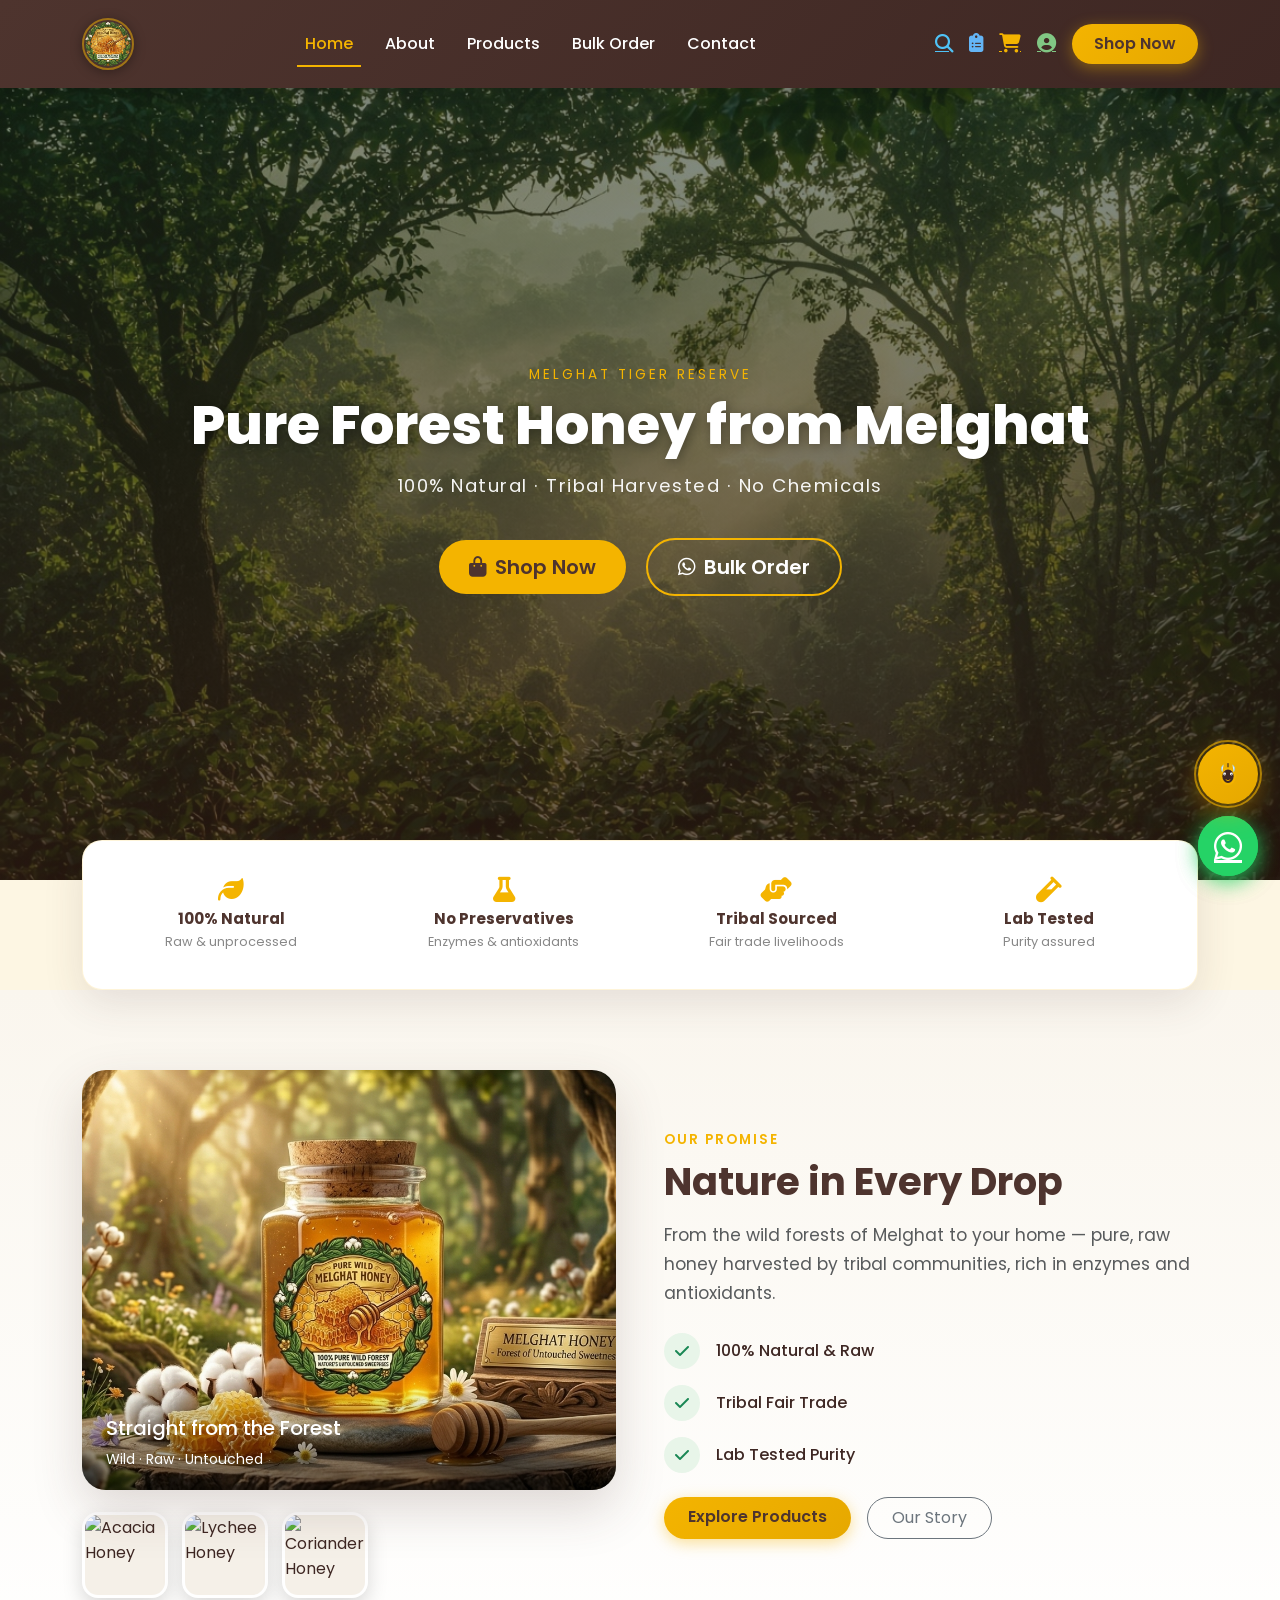
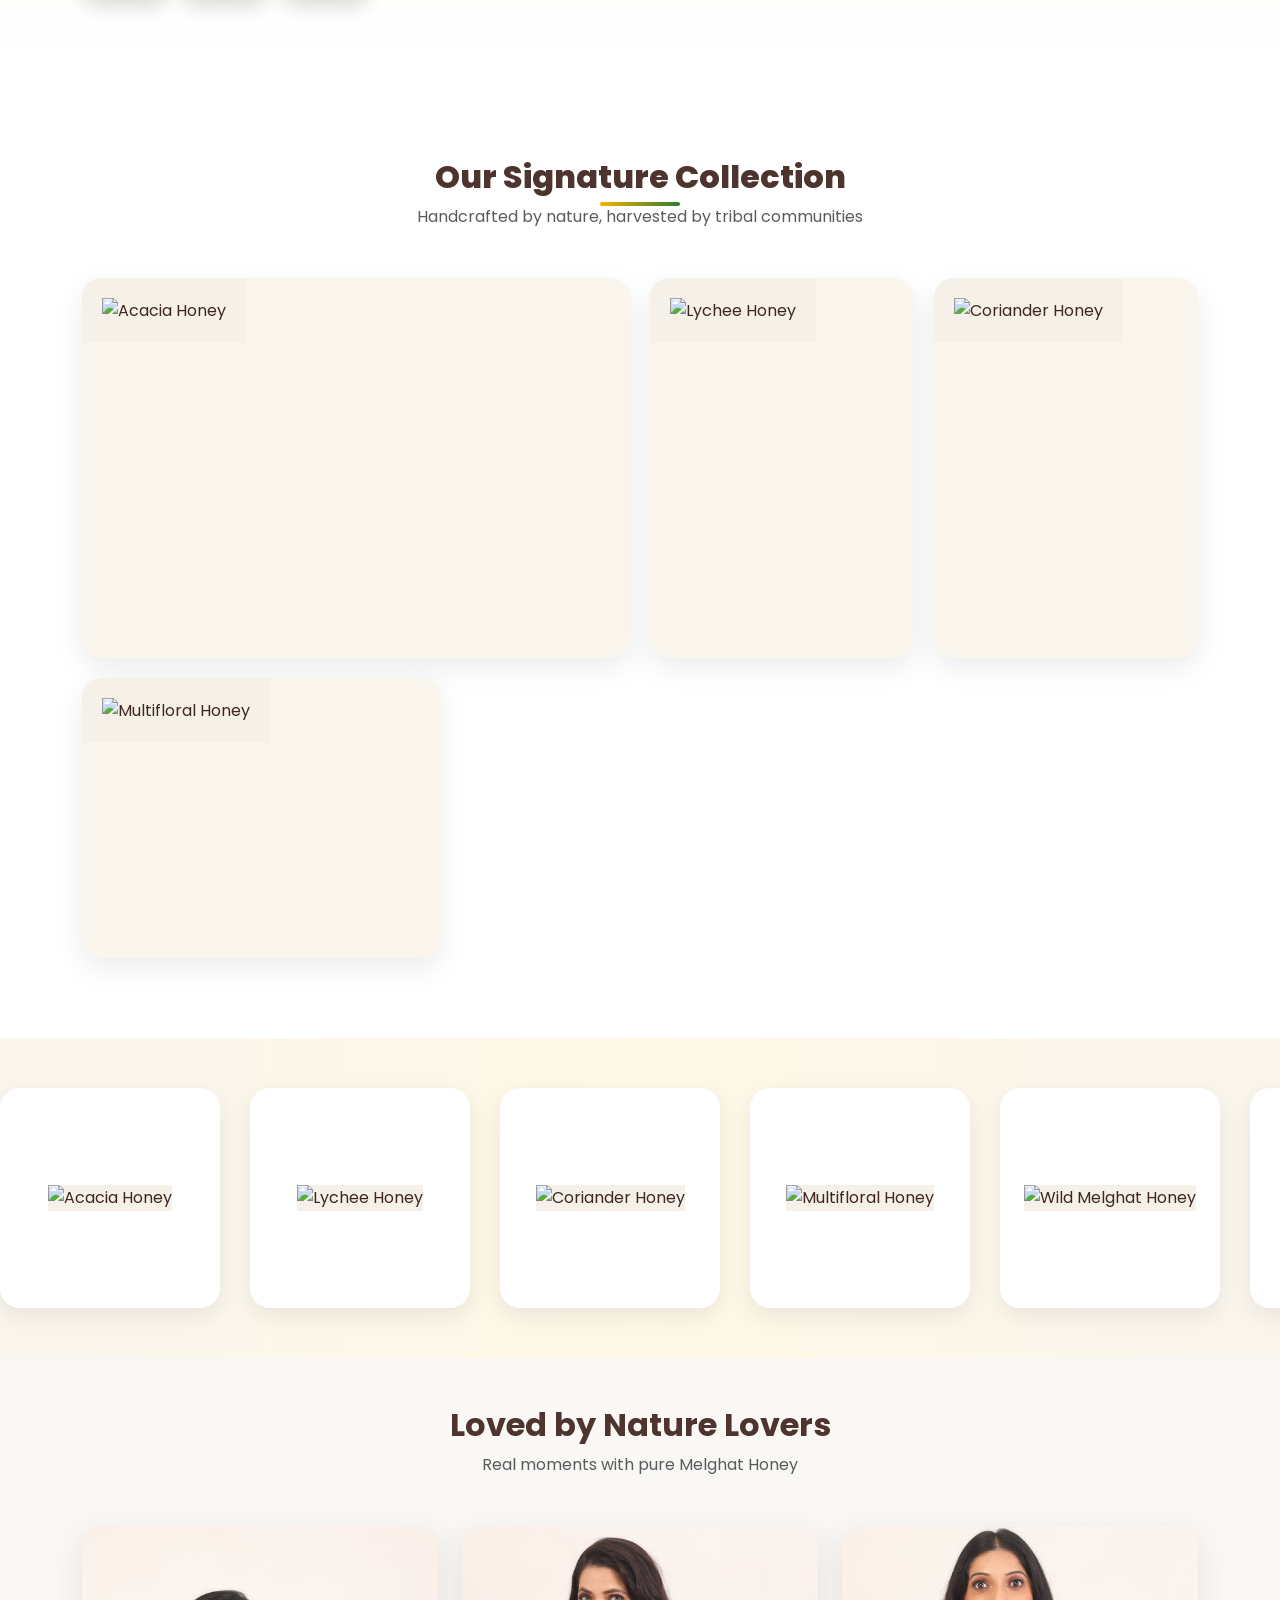
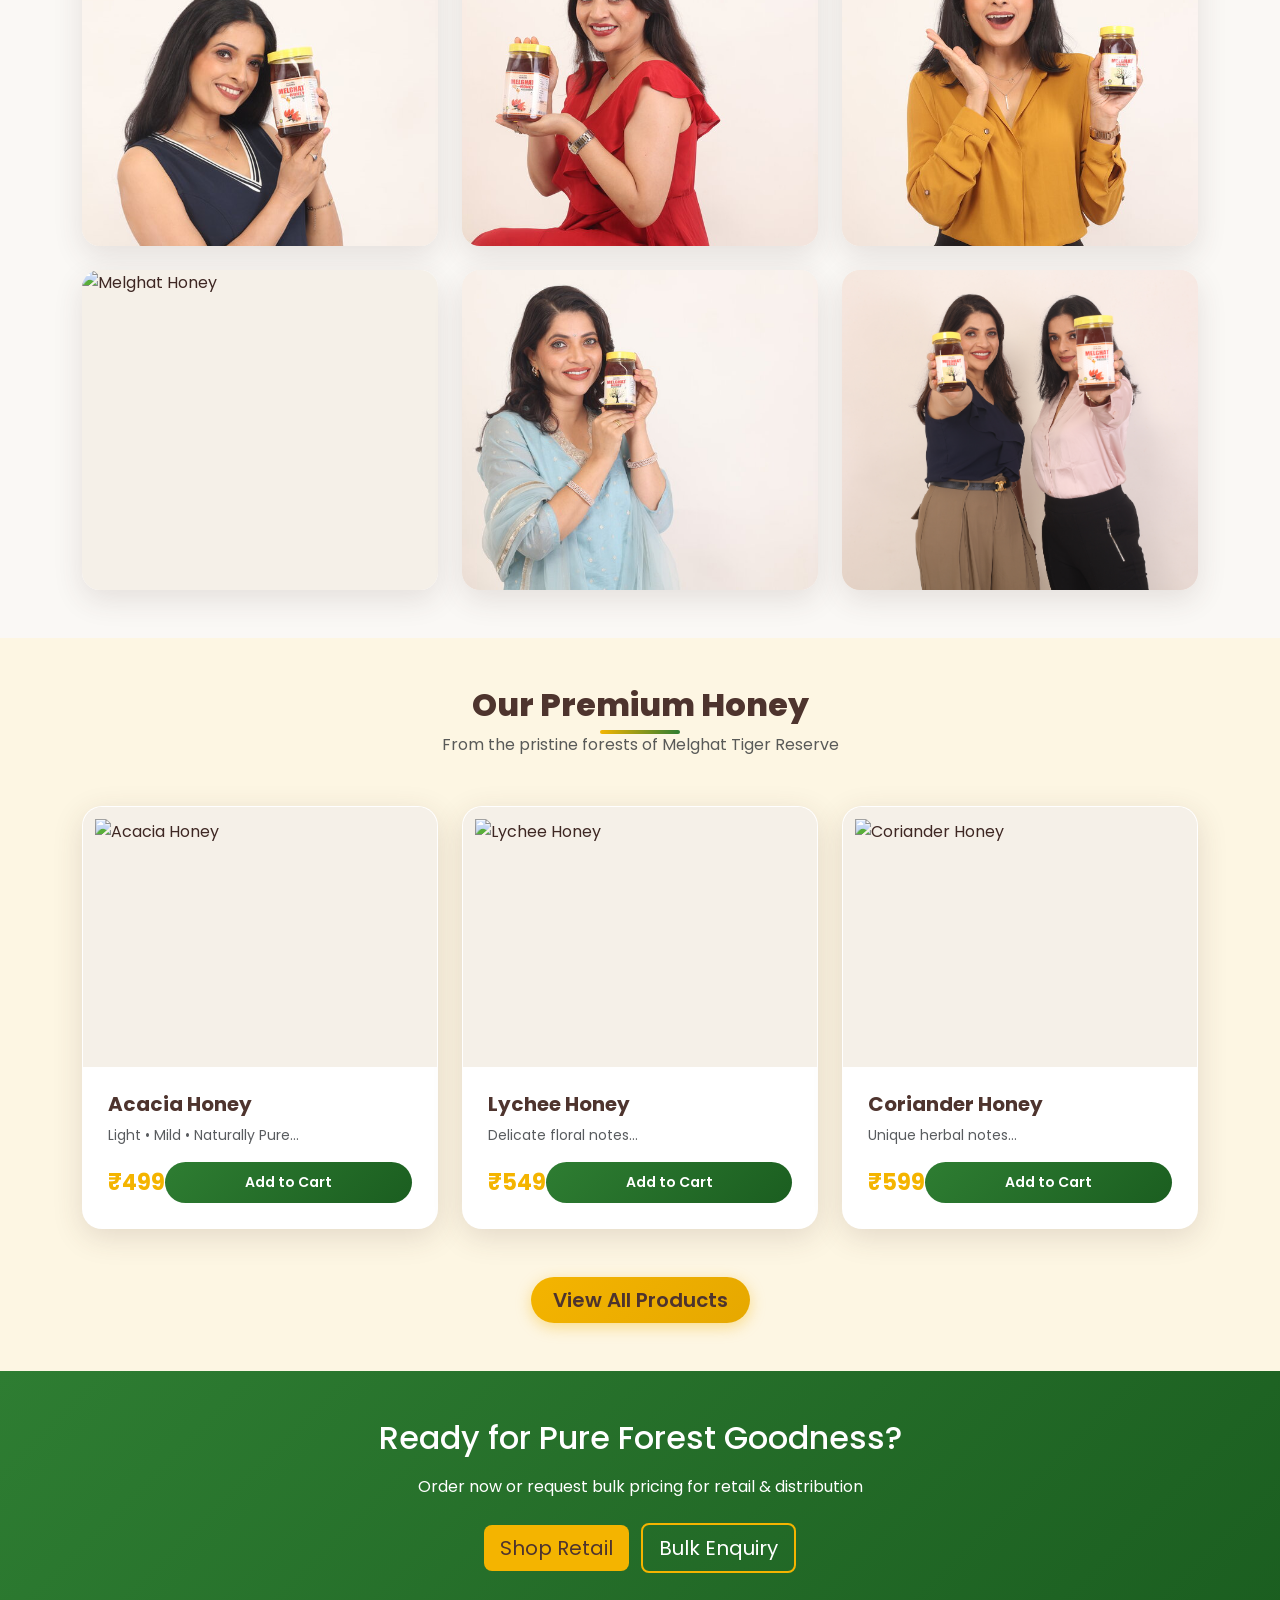
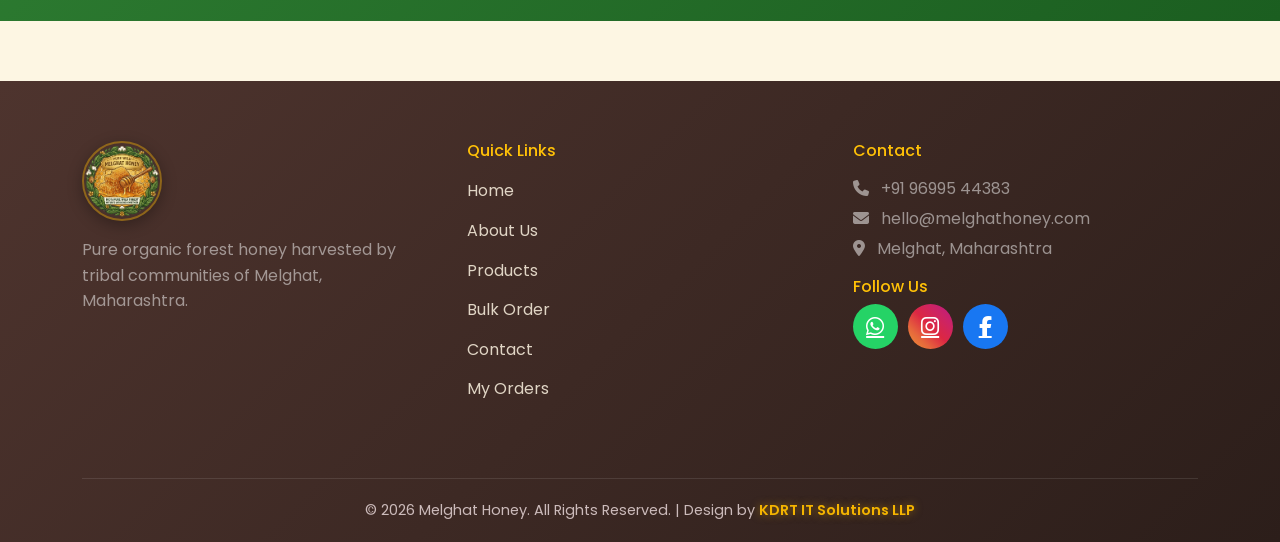
==== commit e9bdee14: "Ignore local API key config" ====
--- a/index.html
+++ b/index.html
@@ -662,6 +662,7 @@
   <script src="js/supabase-config.js"></script>
   <script src="js/products.js"></script>
   <script src="js/cart.js"></script>
+  <script src="js/config.local.js"></script>
   <script src="js/chatbot.js"></script>
   <script src="js/auth-ui.js"></script>
   <script src="js/main.js"></script>
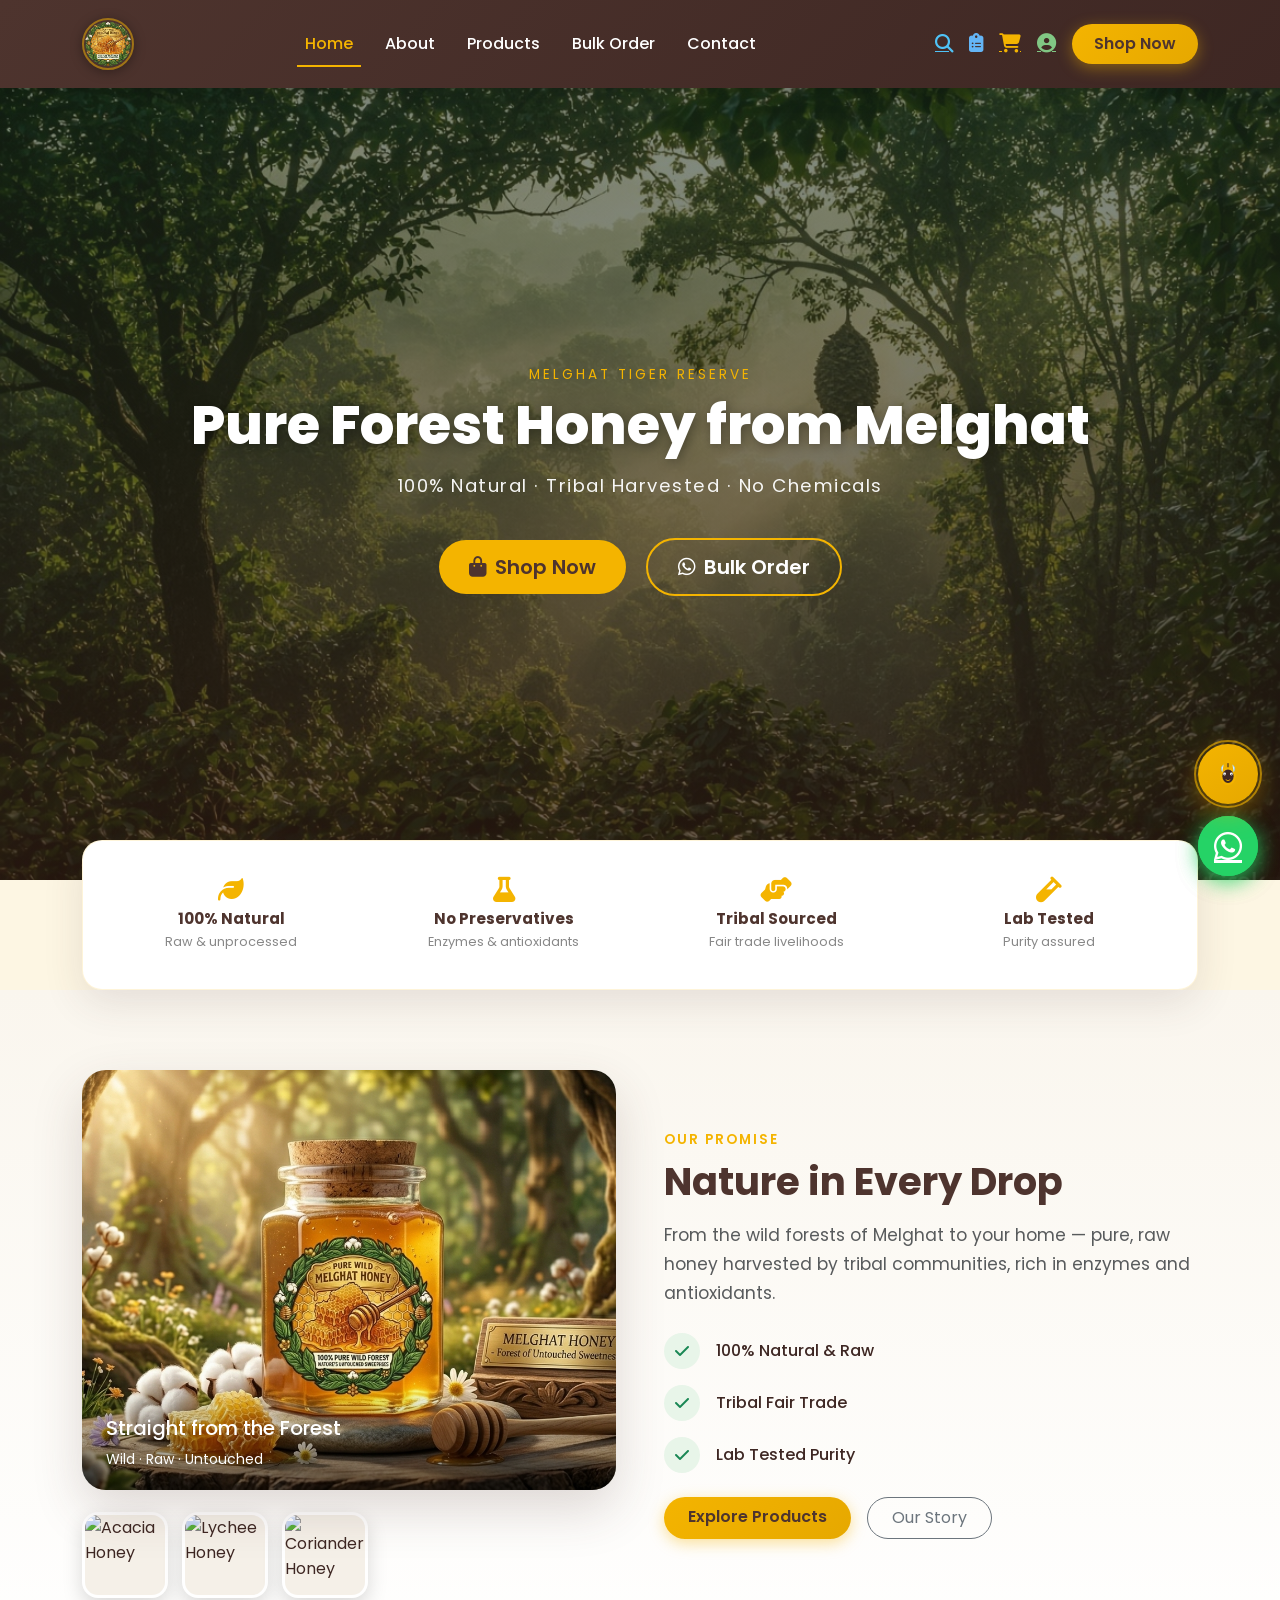
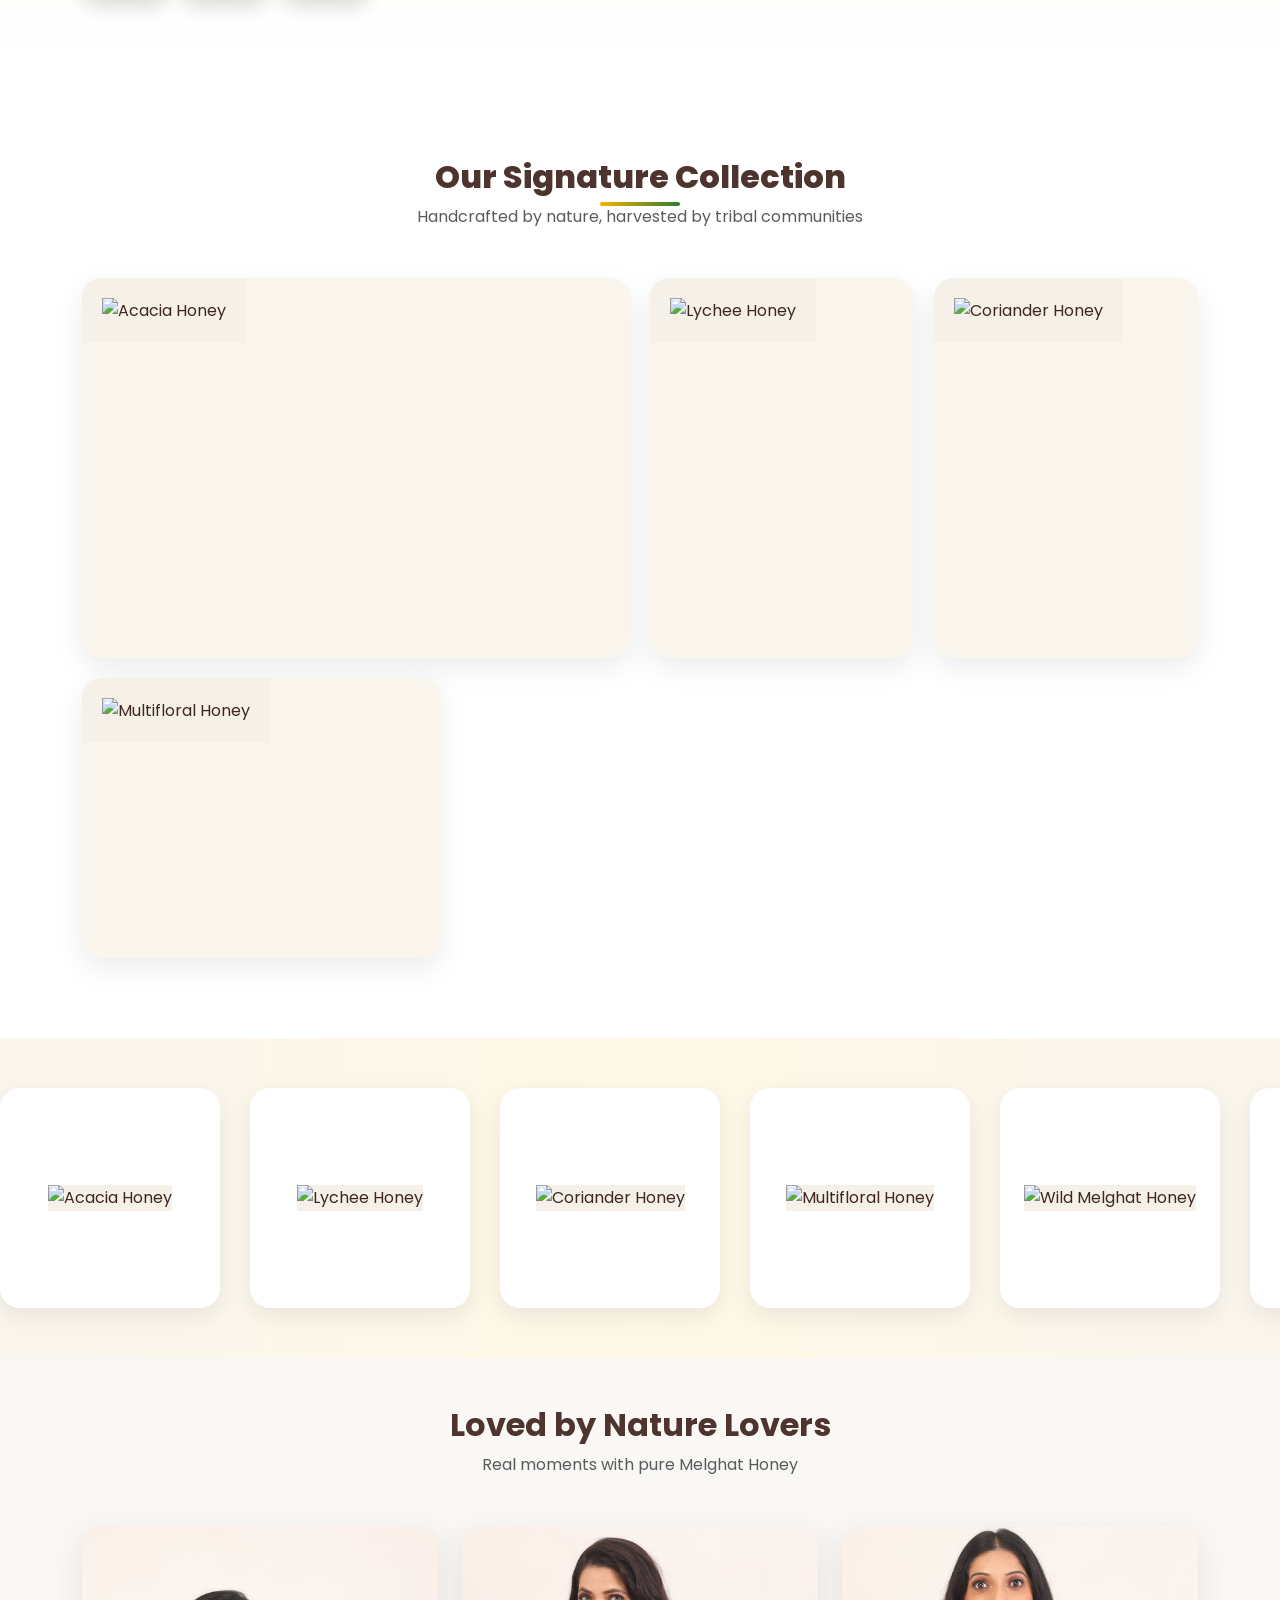
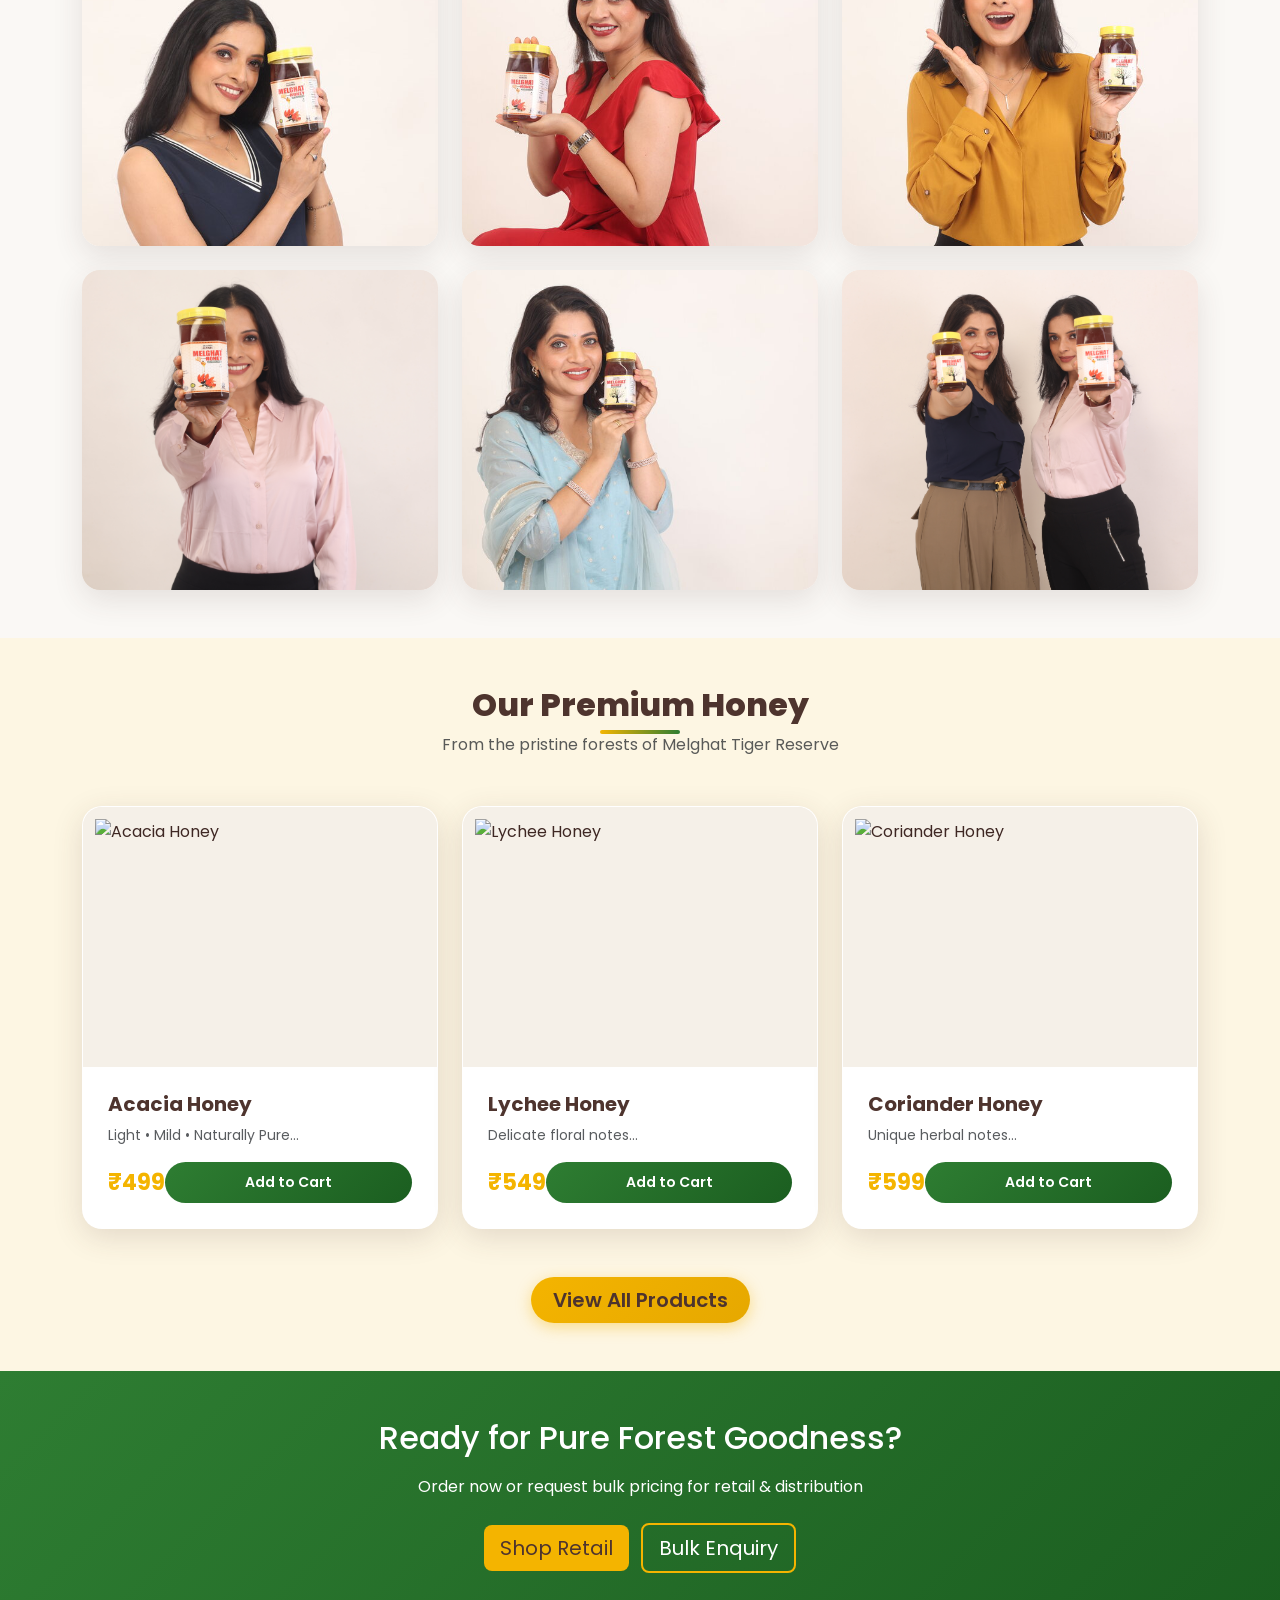
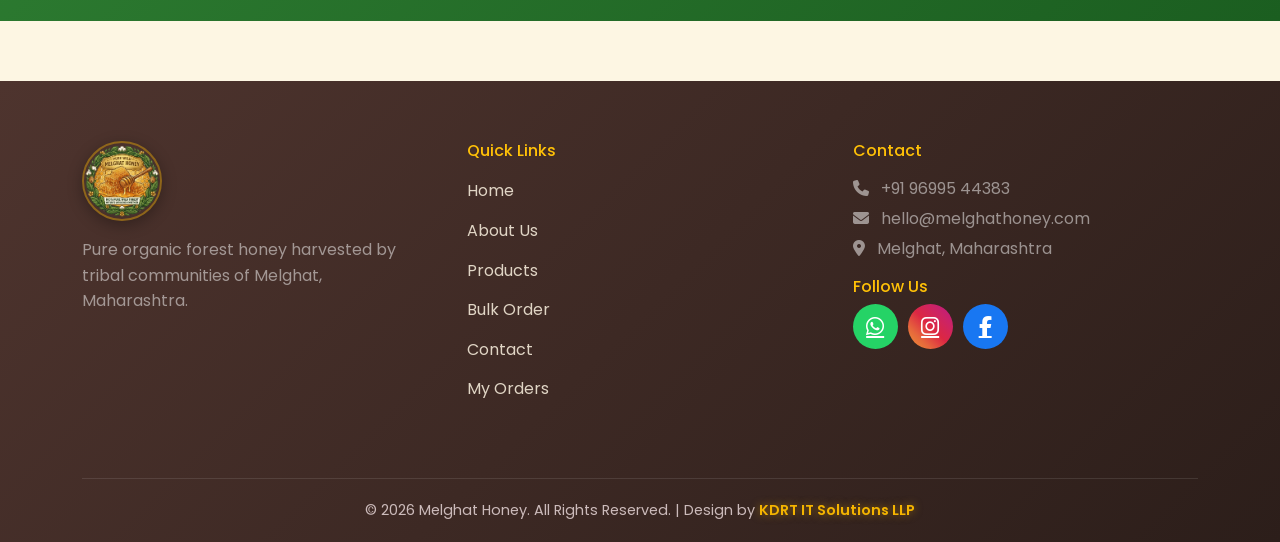
==== commit 6a59d945: "Fix chatbot model and keep API key local" ====
--- a/index.html
+++ b/index.html
@@ -512,7 +512,7 @@
       <!-- Card 4 -->
       <div class="col-6 col-md-4">
         <div class="lifestyle-card">
-          <img src="images/0K9A2107.jpg" alt="Melghat Honey" loading="lazy">
+          <img src="images/0K9A2107.JPG" alt="Melghat Honey" loading="lazy">
           <div class="lifestyle-overlay">
             <span>Healthy Lifestyle</span>
           </div>
@@ -662,7 +662,7 @@
   <script src="js/supabase-config.js"></script>
   <script src="js/products.js"></script>
   <script src="js/cart.js"></script>
-  <script src="js/config.local.js"></script>
+  <script src="js/config.local.js" onerror="window.MELGHAT_CONFIG=window.MELGHAT_CONFIG||{}"></script>
   <script src="js/chatbot.js"></script>
   <script src="js/auth-ui.js"></script>
   <script src="js/main.js"></script>
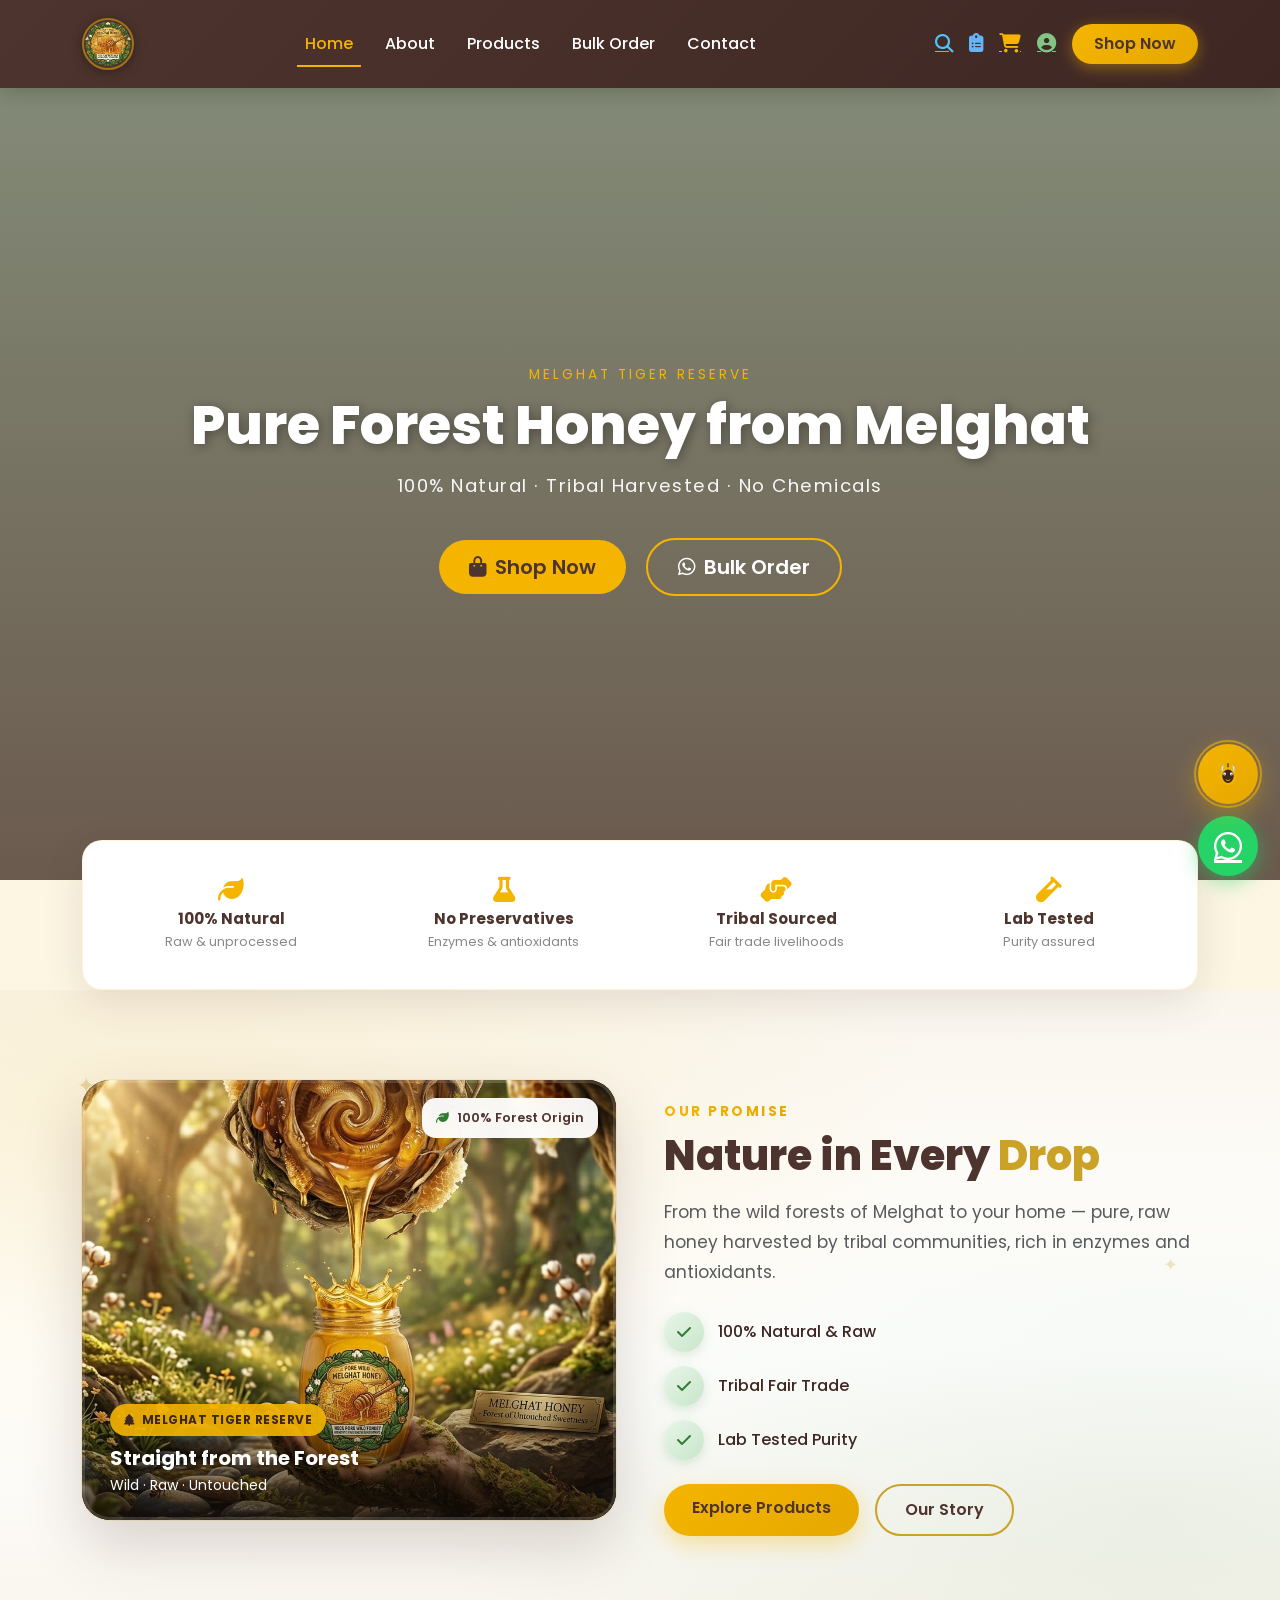
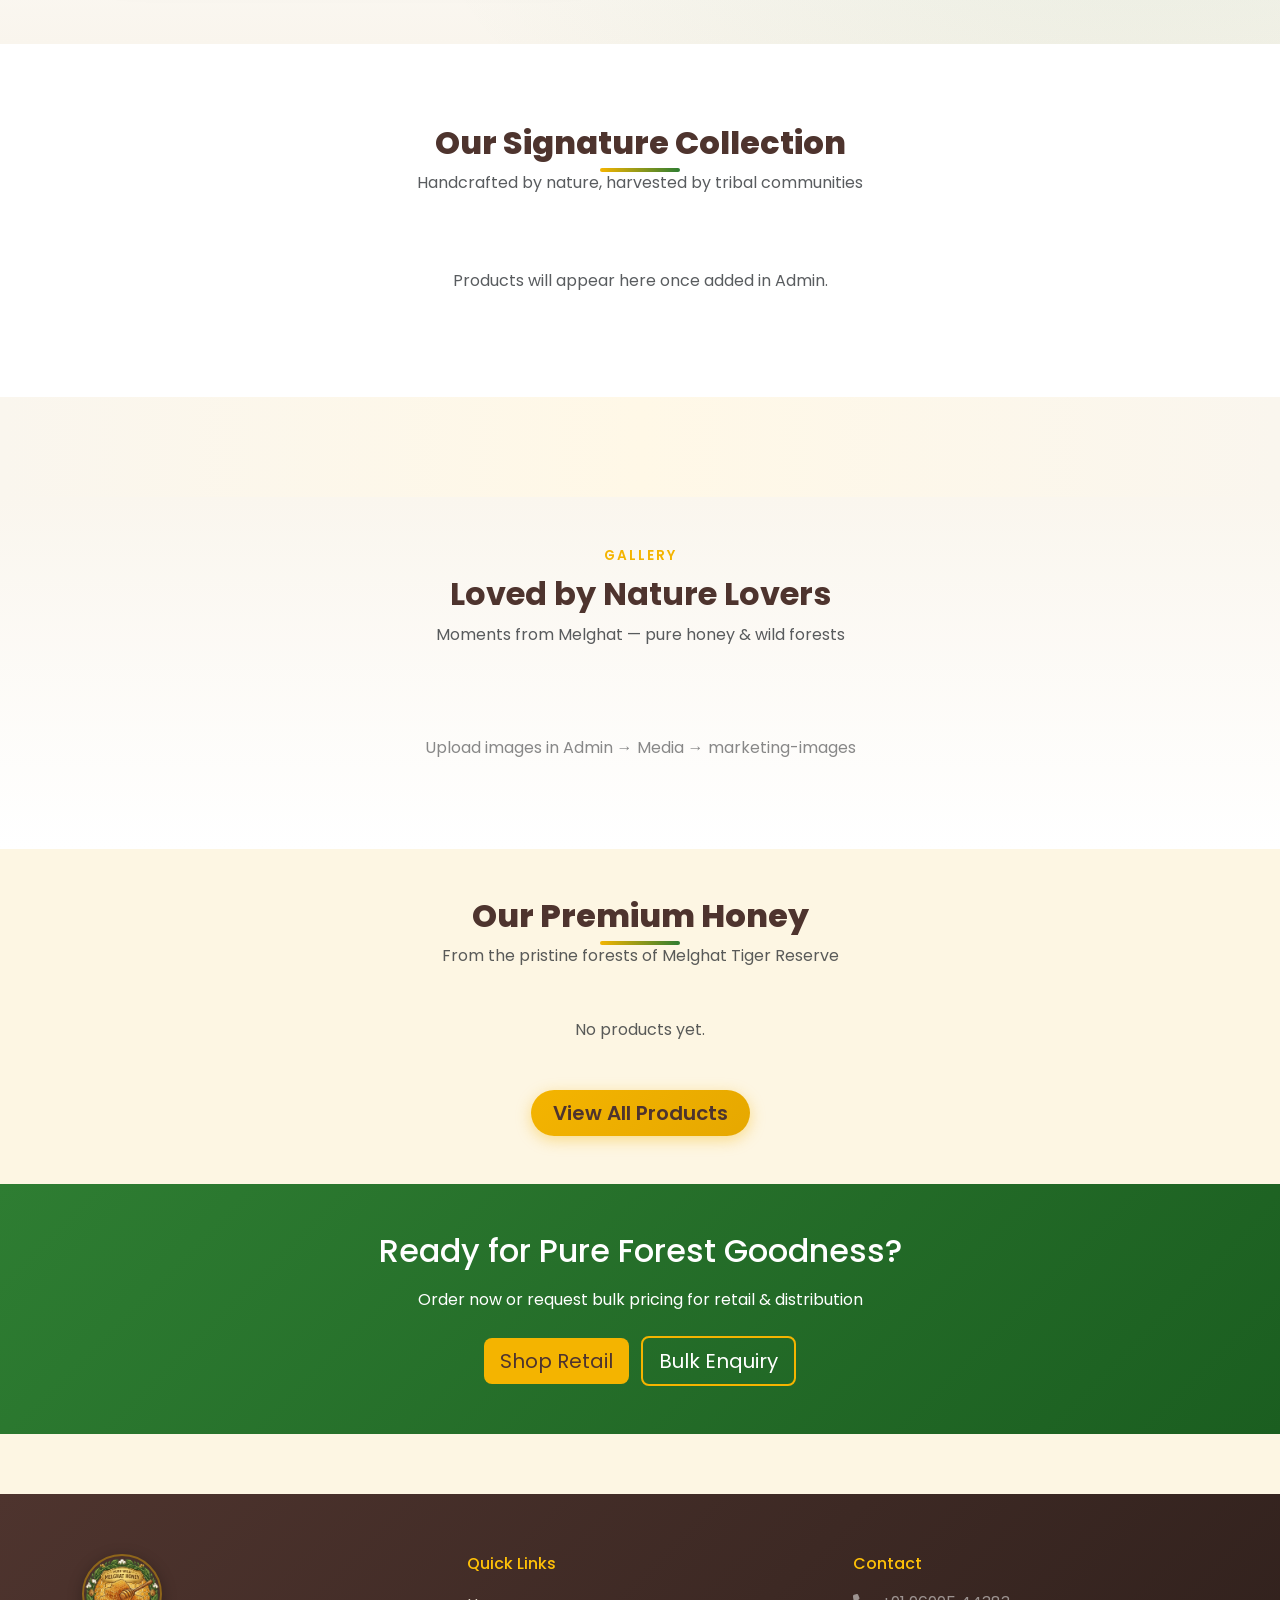
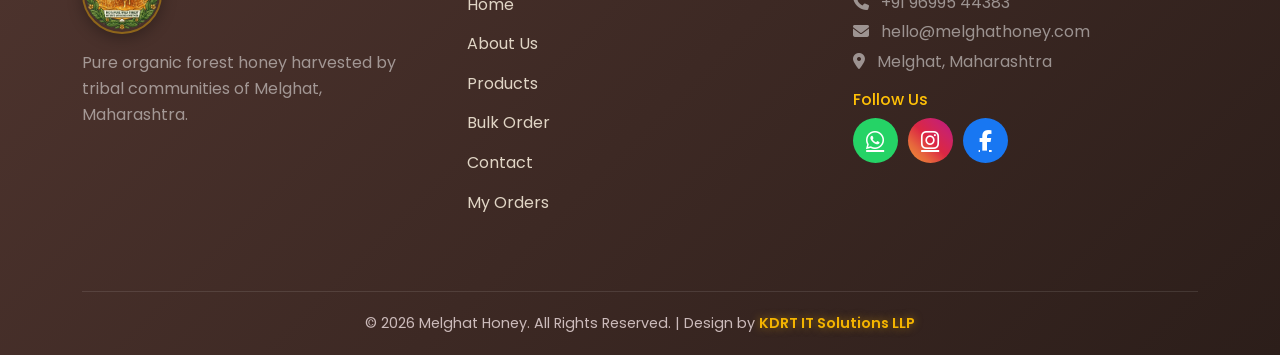
==== commit 1190f71f: "Add oder page" ====
--- a/index.html
+++ b/index.html
@@ -11,11 +11,10 @@
   <link href="https://fonts.googleapis.com/css2?family=Poppins:wght@400;500;600;700;800&display=swap" rel="stylesheet">
   <link href="css/style.css" rel="stylesheet">
   <style>
-    /* ========== HERO ========== */
     .home-hero {
       min-height: 88vh;
       background: linear-gradient(rgba(30,50,30,0.55), rgba(50,30,20,0.72)),
-                  url('images/deu0p.jpg') center/cover no-repeat;
+                  url('https://images.unsplash.com/photo-1441974231531-c6227db76b6e?w=1600&q=80') center/cover no-repeat;
       display: flex; align-items: center; position: relative; overflow: hidden;
     }
     .home-hero .hero-content {
@@ -29,8 +28,6 @@
     .home-hero .subtext {
       font-size: 1.15rem; letter-spacing: 1.5px; margin-bottom: 1.8rem; opacity: 0.95;
     }
-
-    /* ========== TRUST BAR ========== */
     .trust-bar {
       background: #fff;
       margin-top: -40px; position: relative; z-index: 3;
@@ -38,65 +35,236 @@
       padding: 28px 16px; border: 1px solid rgba(244,180,0,0.15);
     }
     .trust-item { text-align: center; padding: 8px; }
-    .trust-item i { font-size: 1.6rem; color: var(--honey-gold); margin-bottom: 8px; display: block; }
-    .trust-item h6 { font-weight: 700; color: var(--dark-brown); margin-bottom: 4px; font-size: 0.95rem; }
+    .trust-item i { font-size: 1.6rem; color: var(--honey-gold,#f4b400); margin-bottom: 8px; display: block; }
+    .trust-item h6 { font-weight: 700; color: var(--dark-brown,#4e342e); margin-bottom: 4px; font-size: 0.95rem; }
     .trust-item p { font-size: 0.8rem; color: #888; margin: 0; }
 
-    /* ========== STORY SECTION ========== */
     .story-section {
-      padding: 80px 0;
-      background: linear-gradient(180deg, #faf6ee 0%, #fff 100%);
+      padding: 90px 0;
+      background:
+        radial-gradient(ellipse at 10% 20%, rgba(244,180,0,0.12), transparent 50%),
+        radial-gradient(ellipse at 90% 80%, rgba(46,125,50,0.08), transparent 45%),
+        linear-gradient(180deg, #faf6ee 0%, #fff 55%, #f9f5ed 100%);
+      position: relative;
+      overflow: hidden;
+    }
+    .story-section .bee-float {
+      position: absolute;
+      font-size: 1.4rem;
+      opacity: 0.35;
+      animation: beeDrift 12s ease-in-out infinite;
+      pointer-events: none;
+      z-index: 0;
+      color: #c9a227;
+    }
+    .story-section .bee-float.b2 { animation-delay: -4s; font-size: 1.1rem; opacity: 0.25; }
+    .story-section .bee-float.b3 { animation-delay: -7s; font-size: 1.6rem; opacity: 0.2; }
+    @keyframes beeDrift {
+      0%, 100% { transform: translate(0, 0) rotate(0deg); }
+      25% { transform: translate(18px, -12px) rotate(8deg); }
+      50% { transform: translate(-10px, 8px) rotate(-5deg); }
+      75% { transform: translate(12px, 14px) rotate(4deg); }
+    }
+    .story-visual {
+      position: relative;
+      z-index: 1;
     }
     .story-card {
       position: relative;
-      border-radius: 24px;
+      border-radius: 28px;
       overflow: hidden;
-      box-shadow: 0 20px 50px rgba(78,52,46,0.18);
-      background: #fff;
-      transition: transform 0.5s cubic-bezier(0.22, 1, 0.36, 1);
-    }
-    .story-card:hover { transform: translateY(-8px); }
+      box-shadow:
+        0 25px 60px rgba(78,52,46,0.2),
+        0 0 0 1px rgba(244,180,0,0.15);
+      background: #1a120f;
+      transition: transform 0.5s cubic-bezier(0.22, 1, 0.36, 1), box-shadow 0.5s;
+    }
+    .story-card::after {
+      content: "";
+      position: absolute;
+      inset: 0;
+      border-radius: 28px;
+      box-shadow: inset 0 0 0 3px rgba(255,255,255,0.15);
+      pointer-events: none;
+      z-index: 3;
+    }
+    .story-card:hover {
+      transform: translateY(-10px);
+      box-shadow: 0 32px 70px rgba(78,52,46,0.28), 0 0 0 1px rgba(244,180,0,0.35);
+    }
     .story-main-img {
       width: 100%;
-      height: 420px;
+      height: 440px;
       object-fit: cover;
+      object-position: center;
       display: block;
-      transition: transform 0.8s cubic-bezier(0.22, 1, 0.36, 1);
-    }
-    .story-card:hover .story-main-img { transform: scale(1.06); }
+      transition: opacity 0.75s ease, transform 0.9s cubic-bezier(0.22, 1, 0.36, 1);
+    }
+    .story-main-img.story-fade-out { opacity: 0; }
+    .story-dots {
+      display: flex; gap: 8px; justify-content: center; margin-top: 14px;
+      position: relative; z-index: 1;
+    }
+    .story-dots button {
+      width: 9px; height: 9px; border-radius: 50%; border: none;
+      background: #d7c4a3; padding: 0; cursor: pointer;
+      transition: all 0.3s;
+    }
+    .story-dots button.active {
+      background: #f4b400; width: 22px; border-radius: 6px;
+    }
+    .story-card:hover .story-main-img { transform: scale(1.05); }
     .story-overlay {
       position: absolute;
       bottom: 0; left: 0; right: 0;
-      background: linear-gradient(transparent, rgba(0,0,0,0.55));
-      padding: 30px 24px 20px;
+      background: linear-gradient(transparent 10%, rgba(20,12,8,0.75) 100%);
+      padding: 40px 28px 24px;
       color: #fff;
+      z-index: 2;
+    }
+    .story-overlay h5 {
+      font-weight: 700;
+      font-size: 1.25rem;
+      margin-bottom: 4px;
+      text-shadow: 0 2px 8px rgba(0,0,0,0.4);
+    }
+    .story-badge-pill {
+      display: inline-flex;
+      align-items: center;
+      gap: 6px;
+      background: rgba(244,180,0,0.9);
+      color: #3e2723;
+      font-size: 0.75rem;
+      font-weight: 700;
+      letter-spacing: 0.5px;
+      padding: 6px 14px;
+      border-radius: 50px;
+      margin-bottom: 10px;
+      text-transform: uppercase;
+    }
+    .story-float-chip {
+      position: absolute;
+      top: 18px;
+      right: 18px;
+      z-index: 4;
+      background: rgba(255,255,255,0.95);
+      backdrop-filter: blur(8px);
+      border-radius: 14px;
+      padding: 10px 14px;
+      box-shadow: 0 8px 24px rgba(0,0,0,0.15);
+      font-size: 0.8rem;
+      font-weight: 600;
+      color: #4e342e;
+      display: flex;
+      align-items: center;
+      gap: 8px;
+      animation: chipPulse 3s ease-in-out infinite;
+    }
+    .story-float-chip i { color: #2e7d32; }
+    @keyframes chipPulse {
+      0%, 100% { transform: translateY(0); }
+      50% { transform: translateY(-4px); }
     }
     .mini-product-row {
       display: flex;
-      gap: 14px;
-      margin-top: 22px;
+      gap: 12px;
+      margin-top: 20px;
       flex-wrap: wrap;
-    }
-    .mini-product-row img {
-      width: 86px;
-      height: 86px;
+      position: relative;
+      z-index: 1;
+    }
+    .mini-product-row .mini-thumb {
+      width: 92px;
+      height: 92px;
+      border-radius: 18px;
+      border: 3px solid #fff;
+      box-shadow: 0 10px 24px rgba(0,0,0,0.14);
+      overflow: hidden;
+      background: #faf6ee;
+      cursor: pointer;
+      transition: all 0.35s ease;
+      position: relative;
+    }
+    .mini-product-row .mini-thumb img {
+      width: 100%;
+      height: 100%;
       object-fit: cover;
-      border-radius: 16px;
-      border: 3px solid #fff;
-      box-shadow: 0 8px 20px rgba(0,0,0,0.15);
-      transition: all 0.35s ease;
-      cursor: pointer;
-    }
-    .mini-product-row img:hover {
-      transform: translateY(-6px) scale(1.08);
-      box-shadow: 0 12px 28px rgba(0,0,0,0.22);
-    }
-
-    /* ========== FEATURED COLLECTION (Replaces Carousel) ========== */
-    .featured-collection {
-      padding: 80px 0;
-      background: #fff;
-    }
+      display: block;
+    }
+    .mini-product-row .mini-thumb:hover {
+      transform: translateY(-8px) scale(1.06);
+      box-shadow: 0 16px 32px rgba(0,0,0,0.22);
+      border-color: #f4b400;
+    }
+    .story-copy {
+      position: relative;
+      z-index: 1;
+    }
+    .story-copy .promise-label {
+      display: inline-block;
+      background: linear-gradient(90deg, #f4b400, #e6a800);
+      -webkit-background-clip: text;
+      background-clip: text;
+      color: transparent;
+      font-weight: 700;
+      letter-spacing: 2.5px;
+      font-size: 0.85rem;
+      text-transform: uppercase;
+      margin-bottom: 0.5rem;
+    }
+    .story-copy h2 {
+      color: var(--dark-brown, #4e342e);
+      font-size: clamp(1.9rem, 4vw, 2.6rem);
+      font-weight: 800;
+      line-height: 1.2;
+      margin-bottom: 1rem;
+    }
+    .story-copy h2 .accent {
+      color: #c9a227;
+      position: relative;
+    }
+    .check-list li {
+      margin-bottom: 14px;
+      display: flex;
+      align-items: center;
+    }
+    .check-list .check-icon {
+      width: 40px;
+      height: 40px;
+      border-radius: 50%;
+      background: linear-gradient(135deg, #e8f5e9, #c8e6c9);
+      display: inline-flex;
+      align-items: center;
+      justify-content: center;
+      margin-right: 14px;
+      flex-shrink: 0;
+      box-shadow: 0 4px 12px rgba(46,125,50,0.15);
+      transition: transform 0.3s;
+    }
+    .check-list li:hover .check-icon { transform: scale(1.1); }
+    .check-list .check-icon i { color: #2e7d32; }
+    .story-btns .btn-order {
+      border-radius: 50px;
+      padding: 12px 28px;
+      font-weight: 600;
+      box-shadow: 0 8px 22px rgba(244,180,0,0.35);
+    }
+    .story-btns .btn-outline-story {
+      border-radius: 50px;
+      padding: 12px 28px;
+      border: 2px solid #c9a227;
+      color: #4e342e;
+      font-weight: 600;
+      background: transparent;
+      transition: all 0.3s;
+    }
+    .story-btns .btn-outline-story:hover {
+      background: #f4b400;
+      border-color: #f4b400;
+      color: #3e2723;
+    }
+
+    .featured-collection { padding: 80px 0; background: #fff; }
     .featured-grid {
       display: grid;
       grid-template-columns: repeat(12, 1fr);
@@ -122,9 +290,7 @@
       padding: 20px;
       transition: transform 0.6s ease;
     }
-    .featured-item:hover img {
-      transform: scale(1.08);
-    }
+    .featured-item:hover img { transform: scale(1.08); }
     .featured-item .overlay {
       position: absolute;
       bottom: 0; left: 0; right: 0;
@@ -149,14 +315,11 @@
       opacity: 0.9;
       margin: 0;
     }
-
-    /* Grid sizes */
     .featured-item.large { grid-column: span 6; height: 380px; }
     .featured-item.medium { grid-column: span 3; height: 380px; }
     .featured-item.wide { grid-column: span 4; height: 280px; }
     .featured-item.small { grid-column: span 4; height: 280px; }
 
-    /* ========== AUTO SCROLLING MARQUEE ========== */
     .marquee-section {
       padding: 50px 0;
       background: linear-gradient(90deg, #faf6ee, #fff8e7, #faf6ee);
@@ -168,9 +331,7 @@
       animation: marquee 40s linear infinite;
       width: max-content;
     }
-    .marquee-track:hover {
-      animation-play-state: paused;
-    }
+    .marquee-track:hover { animation-play-state: paused; }
     .marquee-item {
       width: 220px;
       height: 220px;
@@ -184,21 +345,17 @@
       flex-shrink: 0;
       transition: transform 0.3s ease;
     }
-    .marquee-item:hover {
-      transform: scale(1.05);
-    }
+    .marquee-item:hover { transform: scale(1.05); }
     .marquee-item img {
       max-width: 100%;
       max-height: 100%;
       object-fit: contain;
     }
-
     @keyframes marquee {
       0% { transform: translateX(0); }
       100% { transform: translateX(-50%); }
     }
 
-    /* ========== PRODUCT CARDS ========== */
     .product-card .product-img-wrap {
       height: 260px; overflow: hidden; background: #faf6ee;
       display: flex; align-items: center; justify-content: center;
@@ -207,24 +364,100 @@
       width: 100%; height: 100%; object-fit: contain; padding: 12px;
     }
 
-    /* Animations */
     @keyframes fadeInUp {
       from { opacity: 0; transform: translateY(25px); }
       to   { opacity: 1; transform: translateY(0); }
     }
 
-    /* Responsive */
+    /* Loved by Nature — marketing gallery (clear cards) */
+    .lifestyle-section {
+      background: linear-gradient(180deg, #faf6ee 0%, #ffffff 100%);
+    }
+    .nature-gallery {
+      display: grid;
+      grid-template-columns: repeat(3, 1fr);
+      gap: 20px;
+    }
+    .nature-card {
+      background: #fff;
+      border-radius: 18px;
+      overflow: hidden;
+      box-shadow: 0 10px 28px rgba(78,52,46,0.1);
+      border: 1px solid rgba(244,180,0,0.2);
+      transition: transform 0.35s ease, box-shadow 0.35s ease;
+    }
+    .nature-card:hover {
+      transform: translateY(-8px);
+      box-shadow: 0 18px 40px rgba(78,52,46,0.16);
+    }
+    .nature-card .img-box {
+      height: 260px;
+      background: #faf6ee;
+      display: flex;
+      align-items: center;
+      justify-content: center;
+      padding: 16px;
+    }
+    .nature-card .img-box img {
+      max-width: 100%;
+      max-height: 100%;
+      width: auto;
+      height: auto;
+      object-fit: contain;
+      display: block;
+    }
+    .nature-card.wide {
+      grid-column: span 2;
+    }
+    .nature-card.wide .img-box { height: 300px; }
+    .nature-empty {
+      grid-column: 1 / -1;
+      text-align: center;
+      color: #888;
+      padding: 40px;
+    }
+
     @media (max-width: 991px) {
       .featured-item.large,
       .featured-item.medium { grid-column: span 6; height: 320px; }
       .featured-item.wide,
       .featured-item.small { grid-column: span 6; height: 260px; }
-      .story-main-img { height: 340px; }
+      .story-main-img {
+      transition: opacity 0.8s ease, transform 0.9s cubic-bezier(0.22, 1, 0.36, 1);
+    }
+    .story-main-img.story-fade-out { opacity: 0; }
+    .story-dots {
+      display: flex; gap: 8px; justify-content: center; margin-top: 14px;
+      position: relative; z-index: 1;
+    }
+    .story-dots button {
+      width: 9px; height: 9px; border-radius: 50%; border: none;
+      background: #d7c4a3; padding: 0; cursor: pointer;
+      transition: all 0.3s;
+    }
+    .story-dots button.active {
+      background: #f4b400; width: 22px; border-radius: 6px;
+    }
     }
     @media (max-width: 768px) {
       .home-hero { min-height: 72vh; }
       .trust-bar { margin-top: -28px; padding: 18px 10px; }
-      .story-main-img { height: 280px; }
+      .story-main-img {
+      transition: opacity 0.8s ease, transform 0.9s cubic-bezier(0.22, 1, 0.36, 1);
+    }
+    .story-main-img.story-fade-out { opacity: 0; }
+    .story-dots {
+      display: flex; gap: 8px; justify-content: center; margin-top: 14px;
+      position: relative; z-index: 1;
+    }
+    .story-dots button {
+      width: 9px; height: 9px; border-radius: 50%; border: none;
+      background: #d7c4a3; padding: 0; cursor: pointer;
+      transition: all 0.3s;
+    }
+    .story-dots button.active {
+      background: #f4b400; width: 22px; border-radius: 6px;
+    }
       .featured-item.large,
       .featured-item.medium,
       .featured-item.wide,
@@ -233,149 +466,61 @@
         height: 280px;
       }
       .marquee-item { width: 160px; height: 160px; }
-    }
-    /* ========== LIFESTYLE GALLERY (Loved by Nature Lovers) ========== */
-.lifestyle-section {
-  background: #faf8f5;
-}
-
-.lifestyle-card {
-  position: relative;
-  border-radius: 18px;
-  overflow: hidden;
-  height: 320px;
-  box-shadow: 0 10px 30px rgba(78, 52, 46, 0.12);
-  transition: all 0.4s cubic-bezier(0.22, 1, 0.36, 1);
-  cursor: pointer;
-}
-
-.lifestyle-card:hover {
-  transform: translateY(-10px);
-  box-shadow: 0 20px 45px rgba(78, 52, 46, 0.2);
-}
-
-.lifestyle-card img {
-  width: 100%;
-  height: 100%;
-  object-fit: cover;
-  object-position: center top;
-  transition: transform 0.6s ease;
-  display: block;
-}
-
-.lifestyle-card:hover img {
-  transform: scale(1.1);
-}
-
-.lifestyle-overlay {
-  position: absolute;
-  bottom: 0;
-  left: 0;
-  right: 0;
-  background: linear-gradient(transparent, rgba(40, 25, 15, 0.75));
-  color: #fff;
-  padding: 25px 18px 18px;
-  opacity: 0;
-  transform: translateY(15px);
-  transition: all 0.4s ease;
-}
-
-.lifestyle-card:hover .lifestyle-overlay {
-  opacity: 1;
-  transform: translateY(0);
-}
-
-.lifestyle-overlay span {
-  font-weight: 600;
-  font-size: 1.05rem;
-  letter-spacing: 0.3px;
-}
-
-/* Responsive */
-@media (max-width: 768px) {
-  .lifestyle-card {
-    height: 240px;
-  }
-  .lifestyle-overlay span {
-    font-size: 0.95rem;
-  }
-}
-
-@media (max-width: 576px) {
-  .lifestyle-card {
-    height: 200px;
-  }
-}
+      .nature-gallery { grid-template-columns: repeat(2, 1fr); gap: 14px; }
+      .nature-card.wide { grid-column: span 2; }
+      .nature-card .img-box { height: 220px; }
+      .nature-card.wide .img-box { height: 240px; }
+    }
+    @media (max-width: 576px) {
+      .nature-gallery { grid-template-columns: 1fr; }
+      .nature-card.wide { grid-column: span 1; }
+      .nature-card .img-box { height: 220px; }
+    }
   </style>
 </head>
 <body>
 
-  <!-- NAVBAR -->
-<!-- NAVBAR (consistent with all other pages) -->
 <nav class="navbar navbar-expand-lg sticky-top">
   <div class="container">
     <a class="navbar-brand" href="index.html" title="Melghat Honey">
       <img src="images/logo.png" alt="Melghat Honey" class="brand-logo" onerror="this.style.display='none'">
     </a>
-
     <button class="navbar-toggler" type="button" data-bs-toggle="collapse" data-bs-target="#navMenu">
       <span class="navbar-toggler-icon" style="filter:invert(1)"></span>
     </button>
-
     <div class="collapse navbar-collapse" id="navMenu">
       <ul class="navbar-nav mx-auto">
-        <li class="nav-item">
-          <a class="nav-link active" href="index.html">Home</a>
-        </li>
-        <li class="nav-item">
-          <a class="nav-link" href="about.html">About</a>
-        </li>
-        <li class="nav-item">
-          <a class="nav-link" href="products.html">Products</a>
-        </li>
-        <li class="nav-item">
-          <a class="nav-link" href="bulk-order.html">Bulk Order</a>
-        </li>
-        <li class="nav-item">
-          <a class="nav-link" href="contact.html">Contact</a>
-        </li>
+        <li class="nav-item"><a class="nav-link active" href="index.html">Home</a></li>
+        <li class="nav-item"><a class="nav-link" href="about.html">About</a></li>
+        <li class="nav-item"><a class="nav-link" href="products.html">Products</a></li>
+        <li class="nav-item"><a class="nav-link" href="bulk-order.html">Bulk Order</a></li>
+        <li class="nav-item"><a class="nav-link" href="contact.html">Contact</a></li>
       </ul>
-
       <div class="d-flex align-items-center gap-3">
-        <!-- Search -->
         <div class="header-search" id="headerSearch">
-          <input type="search" id="globalSearchInput" placeholder="Search honey..." 
+          <input type="search" id="globalSearchInput" placeholder="Search honey..."
                  onkeydown="if(event.key==='Enter'){goSearch();}">
           <a href="#" class="search-toggle nav-icon-btn" onclick="toggleHeaderSearch(event)" title="Search">
             <i class="fas fa-search"></i>
           </a>
         </div>
-
-        <!-- My Orders -->
         <a href="my-orders.html" class="nav-icon-btn nav-icon-orders" title="My Orders">
           <i class="fas fa-clipboard-list"></i>
         </a>
-
-        <!-- Cart -->
-        <a href="#" class="nav-icon-btn nav-icon-cart position-relative" 
+        <a href="#" class="nav-icon-btn nav-icon-cart position-relative"
            onclick="openCartModal(); return false;" title="Cart">
           <i class="fas fa-shopping-cart"></i>
           <span id="cartBadge" class="cart-badge" style="display:none">0</span>
         </a>
-
-        <!-- Login / Account -->
         <a href="login.html" class="nav-icon-btn nav-icon-login" title="Login / Account">
           <i class="fas fa-user-circle"></i>
         </a>
-
-        <!-- Shop Now Button -->
         <a href="products.html" class="btn btn-order">Shop Now</a>
       </div>
     </div>
   </div>
 </nav>
 
-  <!-- HERO -->
   <section class="home-hero">
     <div class="container hero-content">
       <p class="text-uppercase mb-2" style="letter-spacing:3px;font-size:0.85rem;color:#f4b400">Melghat Tiger Reserve</p>
@@ -388,161 +533,96 @@
     </div>
   </section>
 
-  <!-- TRUST BAR -->
   <div class="container">
     <div class="trust-bar fade-in">
       <div class="row g-2">
-        <div class="col-6 col-md-3"><div class="trust-item"><i class="fas fa-leaf"></i><h6>100% Natural</h6><p>Raw & unprocessed</p></div></div>
-        <div class="col-6 col-md-3"><div class="trust-item"><i class="fas fa-flask"></i><h6>No Preservatives</h6><p>Enzymes & antioxidants</p></div></div>
+        <div class="col-6 col-md-3"><div class="trust-item"><i class="fas fa-leaf"></i><h6>100% Natural</h6><p>Raw &amp; unprocessed</p></div></div>
+        <div class="col-6 col-md-3"><div class="trust-item"><i class="fas fa-flask"></i><h6>No Preservatives</h6><p>Enzymes &amp; antioxidants</p></div></div>
         <div class="col-6 col-md-3"><div class="trust-item"><i class="fas fa-hands-helping"></i><h6>Tribal Sourced</h6><p>Fair trade livelihoods</p></div></div>
         <div class="col-6 col-md-3"><div class="trust-item"><i class="fas fa-vial"></i><h6>Lab Tested</h6><p>Purity assured</p></div></div>
       </div>
     </div>
   </div>
 
-  <!-- STORY SECTION -->
   <section class="story-section">
+    <span class="bee-float" style="top:12%;left:6%">✦</span>
+    <span class="bee-float b2" style="top:40%;right:8%">✦</span>
+    <span class="bee-float b3" style="bottom:18%;left:15%">✦</span>
     <div class="container">
       <div class="row align-items-center g-5">
         <div class="col-lg-6">
-          <div class="story-card">
-            <img src="images/Gemini_Generated_Image_gm9mxigm9mxigm9m.png" alt="Melghat Honey" class="story-main-img" id="storyMainImg">
-            <div class="story-overlay">
-              <h5>Straight from the Forest</h5>
-              <p class="mb-0 small opacity-90">Wild · Raw · Untouched</p>
+          <div class="story-visual">
+            <div class="story-card">
+              <div class="story-float-chip"><i class="fas fa-leaf"></i> 100% Forest Origin</div>
+              <img src="images/product-mockups/Gemini_Generated_Image_l2jwr5l2jwr5l2jw.png" alt="Melghat Honey" class="story-main-img" id="storyMainImg">
+              <div class="story-overlay">
+                <span class="story-badge-pill"><i class="fas fa-tree"></i> Melghat Tiger Reserve</span>
+                <h5>Straight from the Forest</h5>
+                <p class="mb-0 small opacity-90">Wild · Raw · Untouched</p>
+              </div>
+            </div>
+            <div class="mini-product-row" id="miniProductRow"></div>
+            <div class="story-dots" id="storyDots" aria-label="Image slideshow"></div>
+          </div>
+        </div>
+        <div class="col-lg-6">
+          <div class="story-copy">
+            <div class="promise-label">Our Promise</div>
+            <h2>Nature in Every <span class="accent">Drop</span></h2>
+            <p class="text-muted mb-4" style="font-size:1.08rem;line-height:1.75">
+              From the wild forests of Melghat to your home — pure, raw honey harvested by tribal communities, rich in enzymes and antioxidants.
+            </p>
+            <ul class="list-unstyled check-list mb-4">
+              <li>
+                <span class="check-icon"><i class="fas fa-check"></i></span>
+                <span class="fw-medium">100% Natural &amp; Raw</span>
+              </li>
+              <li>
+                <span class="check-icon"><i class="fas fa-check"></i></span>
+                <span class="fw-medium">Tribal Fair Trade</span>
+              </li>
+              <li>
+                <span class="check-icon"><i class="fas fa-check"></i></span>
+                <span class="fw-medium">Lab Tested Purity</span>
+              </li>
+            </ul>
+            <div class="d-flex flex-wrap gap-3 story-btns">
+              <a href="products.html" class="btn btn-order">Explore Products</a>
+              <a href="about.html" class="btn btn-outline-story">Our Story</a>
             </div>
           </div>
-          <div class="mini-product-row" id="miniProductRow"></div>
         </div>
-        <div class="col-lg-6">
-          <p class="text-uppercase fw-semibold mb-2" style="color:var(--honey-gold);letter-spacing:2px;font-size:0.85rem">Our Promise</p>
-          <h2 class="fw-bold mb-3" style="color:var(--dark-brown);font-size:2.4rem;">Nature in Every Drop</h2>
-          <p class="text-muted mb-4" style="font-size:1.08rem;line-height:1.7">
-            From the wild forests of Melghat to your home — pure, raw honey harvested by tribal communities, rich in enzymes and antioxidants.
-          </p>
-          <ul class="list-unstyled mb-4">
-            <li class="mb-3 d-flex align-items-center">
-              <span class="me-3 d-inline-flex align-items-center justify-content-center rounded-circle" style="width:36px;height:36px;background:#e8f5e9">
-                <i class="fas fa-check text-success"></i>
-              </span>
-              <span class="fw-medium">100% Natural & Raw</span>
-            </li>
-            <li class="mb-3 d-flex align-items-center">
-              <span class="me-3 d-inline-flex align-items-center justify-content-center rounded-circle" style="width:36px;height:36px;background:#e8f5e9">
-                <i class="fas fa-check text-success"></i>
-              </span>
-              <span class="fw-medium">Tribal Fair Trade</span>
-            </li>
-            <li class="mb-3 d-flex align-items-center">
-              <span class="me-3 d-inline-flex align-items-center justify-content-center rounded-circle" style="width:36px;height:36px;background:#e8f5e9">
-                <i class="fas fa-check text-success"></i>
-              </span>
-              <span class="fw-medium">Lab Tested Purity</span>
-            </li>
-          </ul>
-          <div class="d-flex flex-wrap gap-3">
-            <a href="products.html" class="btn btn-order px-4 py-2">Explore Products</a>
-            <a href="about.html" class="btn btn-outline-secondary px-4 py-2" style="border-radius:50px">Our Story</a>
-          </div>
-        </div>
       </div>
     </div>
   </section>
 
-  <!-- ========== FEATURED COLLECTION (Replaces Carousel) ========== -->
   <section class="featured-collection">
     <div class="container">
       <div class="section-title text-center mb-5">
         <h2>Our Signature Collection</h2>
         <p class="text-muted">Handcrafted by nature, harvested by tribal communities</p>
       </div>
-
-      <div class="featured-grid" id="featuredGrid">
-        <!-- Filled by JavaScript from database / fallbacks -->
-      </div>
+      <div class="featured-grid" id="featuredGrid"></div>
     </div>
   </section>
 
-  <!-- ========== AUTO SCROLLING MARQUEE ========== -->
   <section class="marquee-section">
-    <div class="marquee-track" id="marqueeTrack">
-      <!-- Duplicated for seamless loop -->
-    </div>
+    <div class="marquee-track" id="marqueeTrack"></div>
   </section>
 
-  <!-- ========== LOVED BY NATURE LOVERS (Fixed & Attractive) ========== -->
-<section class="lifestyle-section py-5" style="background: #faf8f5;">
-  <div class="container">
-    <div class="text-center mb-5">
-      <h2 class="fw-bold" style="color: var(--dark-brown);">Loved by Nature Lovers</h2>
-      <p class="text-muted mt-2">Real moments with pure Melghat Honey</p>
-    </div>
-
-    <div class="row g-4" id="lifestyleGrid">
-      <!-- Card 1 -->
-      <div class="col-6 col-md-4">
-        <div class="lifestyle-card">
-          <img src="images/0K9A1610.jpg" alt="Melghat Honey" loading="lazy">
-          <div class="lifestyle-overlay">
-            <span>Pure Melghat Honey</span>
-          </div>
-        </div>
-      </div>
-
-      <!-- Card 2 -->
-      <div class="col-6 col-md-4">
-        <div class="lifestyle-card">
-          <img src="images/0K9A1894.jpg" alt="Melghat Honey" loading="lazy">
-          <div class="lifestyle-overlay">
-            <span>Natural Goodness</span>
-          </div>
-        </div>
-      </div>
-
-      <!-- Card 3 -->
-      <div class="col-6 col-md-4">
-        <div class="lifestyle-card">
-          <img src="images/0K9A2066.jpg" alt="Melghat Honey" loading="lazy">
-          <div class="lifestyle-overlay">
-            <span>Everyday Wellness</span>
-          </div>
-        </div>
-      </div>
-
-      <!-- Card 4 -->
-      <div class="col-6 col-md-4">
-        <div class="lifestyle-card">
-          <img src="images/0K9A2107.JPG" alt="Melghat Honey" loading="lazy">
-          <div class="lifestyle-overlay">
-            <span>Healthy Lifestyle</span>
-          </div>
-        </div>
-      </div>
-
-      <!-- Card 5 -->
-      <div class="col-6 col-md-4">
-        <div class="lifestyle-card">
-          <img src="images/0K9A2518.jpg" alt="Melghat Honey" loading="lazy">
-          <div class="lifestyle-overlay">
-            <span>Traditional Touch</span>
-          </div>
-        </div>
-      </div>
-
-      <!-- Card 6 -->
-      <div class="col-6 col-md-4">
-        <div class="lifestyle-card">
-          <img src="images/0K9A2139.JPG" alt="Melghat Honey" loading="lazy">
-          <div class="lifestyle-overlay">
-            <span>Joy of Nature</span>
-          </div>
-        </div>
-      </div>
-    </div>
-  </div>
-</section>
-
-  <!-- PRODUCTS PREVIEW -->
+  <section class="lifestyle-section py-5">
+    <div class="container">
+      <div class="text-center mb-5">
+        <p class="text-uppercase fw-semibold mb-2" style="color:var(--honey-gold,#f4b400);letter-spacing:2px;font-size:0.85rem">Gallery</p>
+        <h2 class="fw-bold" style="color: var(--dark-brown,#4e342e);">Loved by Nature Lovers</h2>
+        <p class="text-muted mt-2">Moments from Melghat — pure honey &amp; wild forests</p>
+      </div>
+      <div class="nature-gallery" id="lifestyleGrid">
+        <div class="nature-empty">Loading gallery…</div>
+      </div>
+    </div>
+  </section>
+
   <section class="products-section py-5">
     <div class="container">
       <div class="section-title text-center mb-5">
@@ -556,18 +636,15 @@
     </div>
   </section>
 
-  <!-- CTA -->
   <section class="py-5" style="background:linear-gradient(135deg,#2e7d32,#1b5e20);color:#fff">
     <div class="container text-center">
       <h2 class="mb-3">Ready for Pure Forest Goodness?</h2>
-      <p class="mb-4 opacity-90">Order now or request bulk pricing for retail & distribution</p>
+      <p class="mb-4 opacity-90">Order now or request bulk pricing for retail &amp; distribution</p>
       <a href="products.html" class="btn btn-shop btn-lg me-2">Shop Retail</a>
       <a href="bulk-order.html" class="btn btn-bulk btn-lg">Bulk Enquiry</a>
     </div>
   </section>
 
-  <!-- FOOTER -->
- 
   <footer>
     <div class="container">
       <div class="row g-4">
@@ -605,7 +682,8 @@
     </div>
   </footer>
 
-  <a href="https://wa.me/919699544383?text=Hello%20Melghat%20Honey!" class="whatsapp-float" target="_blank"><i class="fab fa-whatsapp"></i></a>
+  <a href="https://wa.me/919699544383?text=Hello%20Melghat%20Honey!" class="whatsapp-float" target="_blank" title="Chat on WhatsApp"><i class="fab fa-whatsapp"></i></a>
+
   <div class="modal fade" id="cartModal" tabindex="-1">
     <div class="modal-dialog modal-lg modal-dialog-centered">
       <div class="modal-content">
@@ -618,21 +696,6 @@
     </div>
   </div>
 
-  <a href="https://wa.me/919699544383" class="whatsapp-float" target="_blank"><i class="fab fa-whatsapp"></i></a>
-
-  <!-- Modals (Cart + Add to Cart) -->
-  <div class="modal fade" id="cartModal" tabindex="-1">
-    <div class="modal-dialog modal-lg modal-dialog-centered">
-      <div class="modal-content">
-        <div class="modal-header">
-          <h5 class="modal-title"><i class="fas fa-shopping-cart me-2"></i>Your Cart</h5>
-          <button type="button" class="btn-close" data-bs-dismiss="modal"></button>
-        </div>
-        <div class="modal-body" id="cartModalBody"></div>
-      </div>
-    </div>
-  </div>
-
   <div class="modal fade" id="addToCartModal" tabindex="-1">
     <div class="modal-dialog modal-dialog-centered">
       <div class="modal-content">
@@ -641,7 +704,7 @@
           <button type="button" class="btn-close" data-bs-dismiss="modal"></button>
         </div>
         <div class="modal-body text-center">
-          <img id="modalProductImg" src="" class="rounded mb-3" style="width:120px;height:120px;object-fit:contain;background:#faf6ee">
+          <img id="modalProductImg" src="" class="rounded mb-3" style="width:120px;height:120px;object-fit:contain;background:#faf6ee" alt="">
           <h5 id="modalProductName"></h5>
           <select id="modalSizeSelect" class="form-select my-3" onchange="changeModalSize()"></select>
           <div class="d-flex justify-content-center align-items-center gap-3 my-3">
@@ -662,127 +725,244 @@
   <script src="js/supabase-config.js"></script>
   <script src="js/products.js"></script>
   <script src="js/cart.js"></script>
+  <script src="js/checkout.js"></script>
   <script src="js/config.local.js" onerror="window.MELGHAT_CONFIG=window.MELGHAT_CONFIG||{}"></script>
   <script src="js/chatbot.js"></script>
   <script src="js/auth-ui.js"></script>
   <script src="js/main.js"></script>
 
   <script>
-    // High quality AI product images (fallback)
-    const AI_IMAGES = [
-      { name: "Acacia Honey", image: "images/raw7-acacia.png", desc: "Light • Mild • Naturally Pure" },
-      { name: "Lychee Honey", image: "images/raw7-lychee.png", desc: "Delicate floral notes" },
-      { name: "Coriander Honey", image: "images/raw7-coriander.png", desc: "Unique herbal notes" },
-      { name: "Multifloral Honey", image: "images/kshetra-multifloral.png", desc: "Rich aromatic blend" },
-      { name: "Wild Melghat Honey", image: "images/melghat-pure-wild.png", desc: "Forest of Untouched Sweetness" },
-      { name: "Neem Honey", image: "images/kshetra-neem.png", desc: "Kshetra Nature's Best" },
-      { name: "Longan Honey", image: "images/melgaht-longan-forest.png", desc: "Pure & Natural" },
-      { name: "Wildflower Honey", image: "images/melgaht-wildflower.png", desc: "Classic pure sweetness" }
-    ];
+    const FALLBACK_IMG = "https://images.unsplash.com/photo-1587049352846-4a222e784d38?w=800";
 
     function pickProductImage(p) {
-      if (p.image && p.image.trim()) return p.image;
-      if (p.image_url && p.image_url.trim()) return p.image_url;
-      return "images/melghat-pure-wild.png";
+      if (!p) return FALLBACK_IMG;
+      const candidates = [p.image, p.image_url];
+      if (p.variants && p.variants.length) {
+        const v = p.variants.find(x => x && x.image_url) || p.variants[0];
+        if (v && v.image_url) candidates.push(v.image_url);
+      }
+      for (const u of candidates) {
+        if (u && String(u).trim() && String(u) !== "null") return String(u).trim();
+      }
+      return FALLBACK_IMG;
+    }
+
+    function money(n) {
+      if (typeof formatPrice === "function") return formatPrice(n);
+      return "₹" + Number(n || 0).toLocaleString("en-IN");
     }
 
     document.addEventListener("DOMContentLoaded", async () => {
-      // Load from database
-      if (typeof loadStoreProducts === "function") {
-        await loadStoreProducts();
-      }
+      try {
+        if (typeof loadStoreProducts === "function") await loadStoreProducts();
+      } catch (e) { console.warn(e); }
 
       let productList = [];
-
-      // Prefer real DB products
       if (typeof products !== "undefined" && products && products.length) {
         productList = products.map(p => ({
           id: p.id,
           name: p.name,
           short_desc: p.short_desc || p.description || "",
           image: pickProductImage(p),
-          price: p.minPrice || p.price || 499,
+          price: p.minPrice || Object.values(p.sizes || {})[0] || p.price || 499,
           sizes: p.sizes || {},
           is_featured: p.is_featured
         }));
       }
 
-      // Fallback to AI images if DB empty
-      if (!productList.length) {
-        productList = AI_IMAGES.map((item, i) => ({
-          id: "ai" + i,
-          name: item.name,
-          short_desc: item.desc,
-          image: item.image,
-          price: 499 + (i * 50),
-          is_featured: i < 4
-        }));
-      }
-
-      // ========== FEATURED GRID ==========
+      // Story main image — auto-rotate marketing images
+      (async function startStorySlideshow() {
+        const imgEl = document.getElementById("storyMainImg");
+        const dotsEl = document.getElementById("storyDots");
+        if (!imgEl) return;
+
+        let urls = [];
+        try {
+          if (typeof fetchMarketingImages === "function") {
+            const mkt = await fetchMarketingImages();
+            urls = (mkt || []).map(m => m.url).filter(Boolean);
+          }
+        } catch (e) {}
+
+        if (!urls.length && typeof SUPABASE_URL !== "undefined") {
+          try {
+            const res = await fetch(SUPABASE_URL + "/storage/v1/object/list/marketing-images", {
+              method: "POST",
+              headers: {
+                "apikey": SUPABASE_ANON_KEY,
+                "Authorization": "Bearer " + SUPABASE_ANON_KEY,
+                "Content-Type": "application/json"
+              },
+              body: JSON.stringify({ prefix: "", limit: 30 })
+            });
+            const files = await res.json();
+            if (Array.isArray(files)) {
+              urls = files
+                .filter(f => f.name && f.id != null && /\.(png|jpe?g|webp|gif)$/i.test(f.name))
+                .map(f => SUPABASE_URL + "/storage/v1/object/public/marketing-images/" + f.name);
+            }
+          } catch (e) {}
+        }
+
+        if (urls.length < 2) {
+          productList.forEach(p => { if (p.image) urls.push(p.image); });
+        }
+        urls = [...new Set(urls)];
+        if (!urls.length) return;
+
+        let idx = 0;
+        imgEl.src = urls[0];
+
+        if (dotsEl && urls.length > 1) {
+          dotsEl.innerHTML = urls.map((_, i) =>
+            `<button type="button" class="${i === 0 ? "active" : ""}" data-i="${i}" aria-label="Slide ${i + 1}"></button>`
+          ).join("");
+          dotsEl.querySelectorAll("button").forEach(btn => {
+            btn.addEventListener("click", () => {
+              idx = Number(btn.dataset.i) || 0;
+              show(idx);
+              restart();
+            });
+          });
+        }
+
+        function show(i) {
+          idx = i;
+          imgEl.classList.add("story-fade-out");
+          setTimeout(() => {
+            imgEl.src = urls[idx];
+            imgEl.classList.remove("story-fade-out");
+            if (dotsEl) {
+              dotsEl.querySelectorAll("button").forEach((b, j) => {
+                b.classList.toggle("active", j === idx);
+              });
+            }
+          }, 400);
+        }
+
+        let timer = null;
+        function restart() {
+          if (timer) clearInterval(timer);
+          if (urls.length < 2) return;
+          timer = setInterval(() => {
+            show((idx + 1) % urls.length);
+          }, 4000);
+        }
+        restart();
+      })();
+
+      // Featured grid
       const grid = document.getElementById("featuredGrid");
       if (grid) {
-        const featured = productList.filter(p => p.is_featured).slice(0, 6);
-        const items = featured.length >= 4 ? featured : productList.slice(0, 6);
-
+        const featured = productList.filter(p => p.is_featured);
+        const items = (featured.length >= 4 ? featured : productList).slice(0, 6);
         const sizes = ["large", "medium", "medium", "wide", "small", "small"];
-
-        grid.innerHTML = items.map((p, i) => `
-          <div class="featured-item ${sizes[i] || 'small'}" onclick="location.href='products.html'">
-            <img src="${p.image}" alt="${p.name}" loading="lazy"
-                 onerror="this.src='images/melghat-pure-wild.png'">
-            <div class="overlay">
-              <h5>${p.name}</h5>
-              <p>${p.short_desc || "Pure Forest Honey"}</p>
-            </div>
-          </div>
-        `).join("");
+        if (!items.length) {
+          grid.innerHTML = '<div style="grid-column:1/-1" class="text-center text-muted py-4">Products will appear here once added in Admin.</div>';
+        } else {
+          grid.innerHTML = items.map((p, i) => `
+            <div class="featured-item ${sizes[i] || "small"}" onclick="location.href='products.html'">
+              <img src="${p.image}" alt="${p.name}" loading="lazy" onerror="this.src='${FALLBACK_IMG}'">
+              <div class="overlay">
+                <h5>${p.name}</h5>
+                <p>${(p.short_desc || "Pure Forest Honey").substring(0, 60)}</p>
+              </div>
+            </div>`).join("");
+        }
       }
 
-      // ========== MARQUEE ==========
+      // Marquee
       const track = document.getElementById("marqueeTrack");
-      if (track) {
-        const marqueeItems = [...productList, ...productList]; // duplicate for seamless loop
+      if (track && productList.length) {
+        const marqueeItems = [...productList, ...productList];
         track.innerHTML = marqueeItems.map(p => `
           <div class="marquee-item">
-            <img src="${p.image}" alt="${p.name}" loading="lazy"
-                 onerror="this.src='images/melghat-pure-wild.png'">
-          </div>
-        `).join("");
+            <img src="${p.image}" alt="${p.name}" loading="lazy" onerror="this.src='${FALLBACK_IMG}'">
+          </div>`).join("");
       }
 
-      // ========== MINI PRODUCTS under story ==========
+      // Mini products
       const miniRow = document.getElementById("miniProductRow");
       if (miniRow) {
-        miniRow.innerHTML = productList.slice(0, 3).map(p => `
-          <img src="${p.image}" alt="${p.name}" loading="lazy"
-               onerror="this.src='images/melghat-pure-wild.png'">
-        `).join("");
+        miniRow.innerHTML = productList.slice(0, 4).map(p => `
+          <div class="mini-thumb" onclick="openAddModal(${Number(p.id)||0})" title="${p.name}">
+            <img src="${p.image}" alt="${p.name}" loading="lazy" onerror="this.src='${FALLBACK_IMG}'">
+          </div>`).join("");
       }
 
-      // ========== PREVIEW PRODUCTS ==========
+
+      // Loved by Nature — marketing-images (clear cards)
+      const lifeGrid = document.getElementById("lifestyleGrid");
+      if (lifeGrid) {
+        let mktUrls = [];
+        try {
+          if (typeof fetchMarketingImages === "function") {
+            const mkt = await fetchMarketingImages();
+            mktUrls = (mkt || []).map(m => m.url).filter(Boolean);
+          }
+        } catch (e) { console.warn("marketing", e); }
+        // Direct list fallback if helper empty
+        if (!mktUrls.length && typeof SUPABASE_URL !== "undefined") {
+          try {
+            const res = await fetch(SUPABASE_URL + "/storage/v1/object/list/marketing-images", {
+              method: "POST",
+              headers: {
+                "apikey": SUPABASE_ANON_KEY,
+                "Authorization": "Bearer " + SUPABASE_ANON_KEY,
+                "Content-Type": "application/json"
+              },
+              body: JSON.stringify({ prefix: "", limit: 30 })
+            });
+            const files = await res.json();
+            if (Array.isArray(files)) {
+              mktUrls = files
+                .filter(f => f.name && f.id != null && /\.(png|jpe?g|webp|gif)$/i.test(f.name))
+                .map(f => SUPABASE_URL + "/storage/v1/object/public/marketing-images/" + f.name);
+            }
+          } catch (e2) { console.warn(e2); }
+        }
+        if (mktUrls.length < 2) {
+          productList.forEach(p => { if (p.image) mktUrls.push(p.image); });
+        }
+        mktUrls = [...new Set(mktUrls)].slice(0, 6);
+        if (!mktUrls.length) {
+          lifeGrid.innerHTML = '<div class="nature-empty">Upload images in Admin → Media → marketing-images</div>';
+        } else {
+          lifeGrid.innerHTML = mktUrls.map((url, i) => `
+            <div class="nature-card ${i === 0 ? "wide" : ""}">
+              <div class="img-box">
+                <img src="${url}" alt="Melghat Honey" loading="lazy"
+                     onerror="this.onerror=null;this.src='${FALLBACK_IMG}'">
+              </div>
+            </div>`).join("");
+        }
+      }
+
+      // Preview products
       const container = document.getElementById("previewProducts");
       if (container) {
-        container.innerHTML = productList.slice(0, 3).map(p => `
-          <div class="col-md-4">
-            <div class="product-card">
-              <div class="product-img-wrap">
-                <img src="${p.image}" alt="${p.name}" loading="lazy"
-                     onerror="this.src='images/melghat-pure-wild.png'">
-              </div>
-              <div class="product-body">
-                <h5>${p.name}</h5>
-                <p class="text-muted small">${(p.short_desc || "").substring(0, 80)}...</p>
-                <div class="d-flex justify-content-between align-items-center">
-                  <span class="product-price">₹${p.price}</span>
-                  <button class="btn btn-sm btn-add-cart" onclick="openAddModal('${p.id}')">Add to Cart</button>
+        if (!productList.length) {
+          container.innerHTML = '<div class="col-12 text-center text-muted">No products yet.</div>';
+        } else {
+          container.innerHTML = productList.slice(0, 3).map(p => `
+            <div class="col-md-4">
+              <div class="product-card">
+                <div class="product-img-wrap">
+                  <img src="${p.image}" alt="${p.name}" loading="lazy" onerror="this.src='${FALLBACK_IMG}'">
+                </div>
+                <div class="product-body">
+                  <h5>${p.name}</h5>
+                  <p class="text-muted small">${(p.short_desc || "").substring(0, 80)}${(p.short_desc || "").length > 80 ? "..." : ""}</p>
+                  <div class="d-flex justify-content-between align-items-center">
+                    <span class="product-price">${money(p.price)}</span>
+                    <button class="btn btn-sm btn-add-cart" onclick="openAddModal(${Number(p.id) || 0})">Add to Cart</button>
+                  </div>
                 </div>
               </div>
-            </div>
-          </div>
-        `).join("");
+            </div>`).join("");
+        }
       }
     });
   </script>
 </body>
-</html>+</html>
